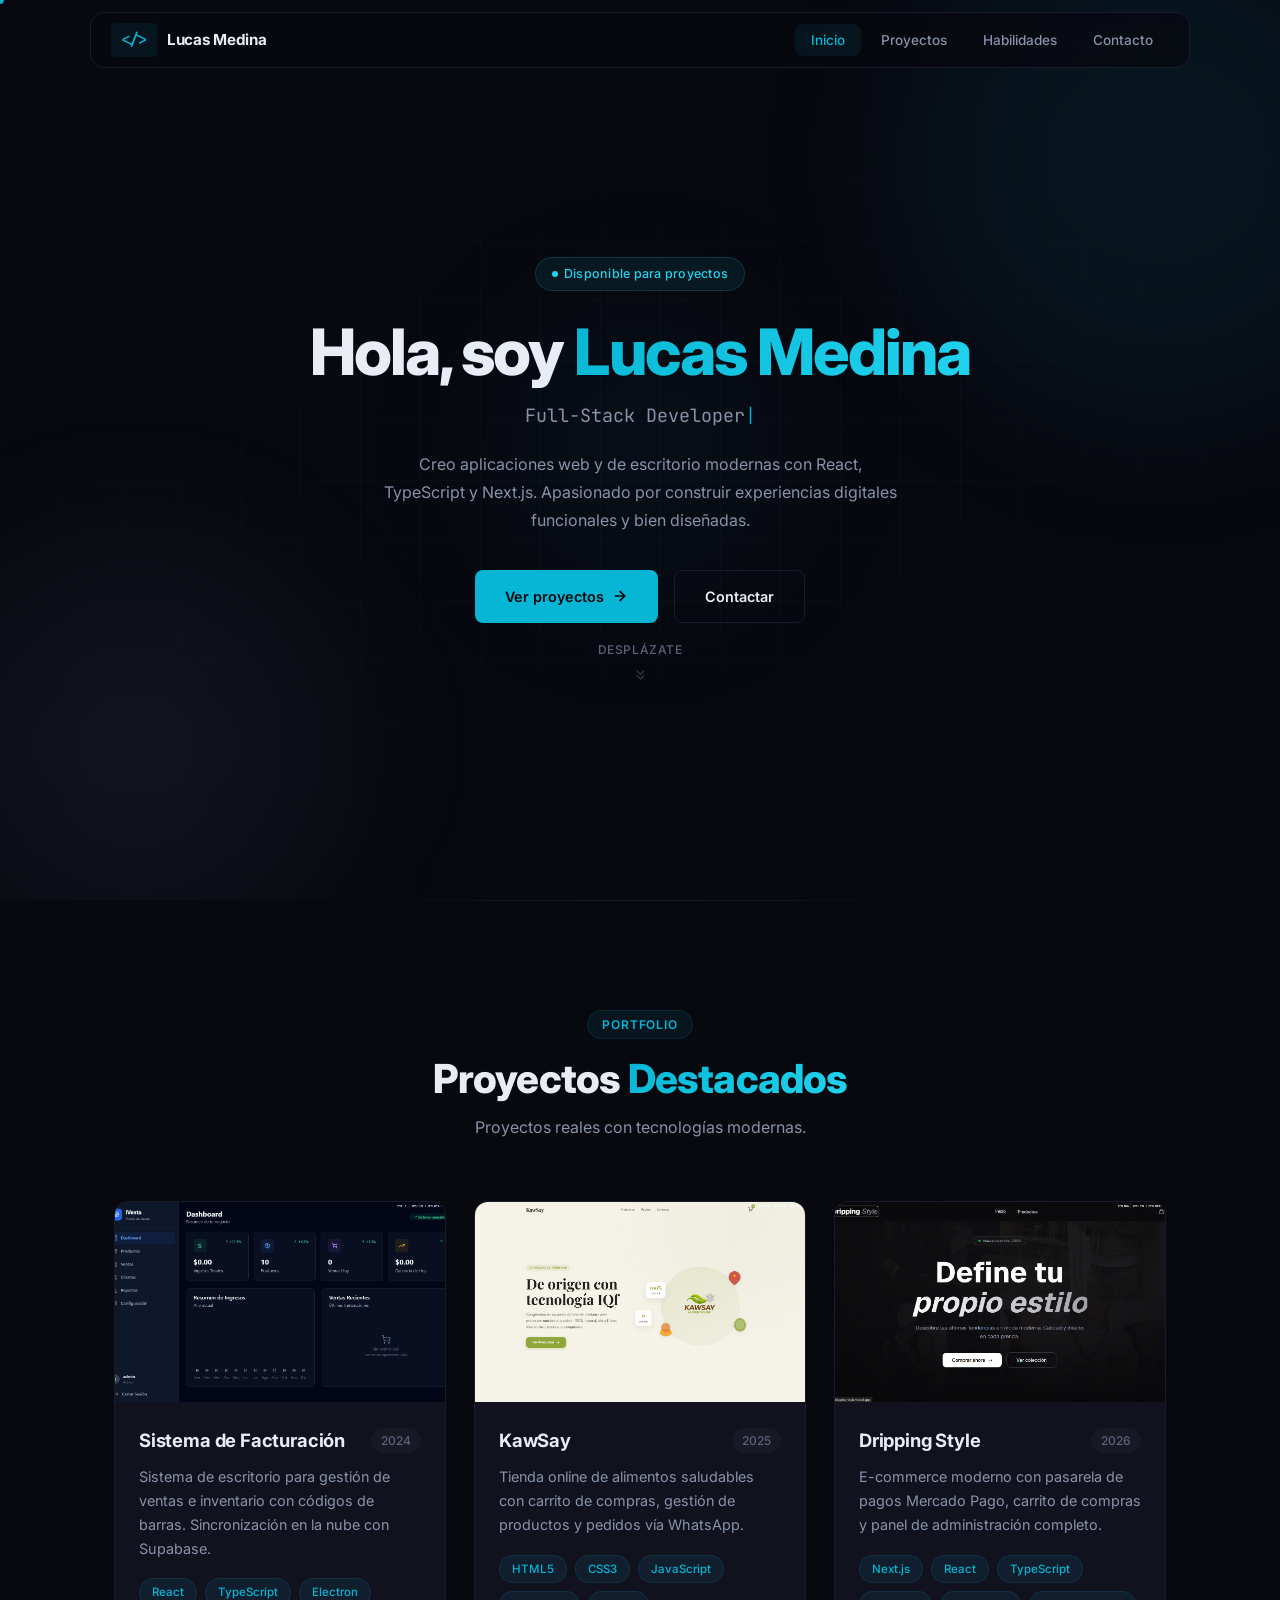
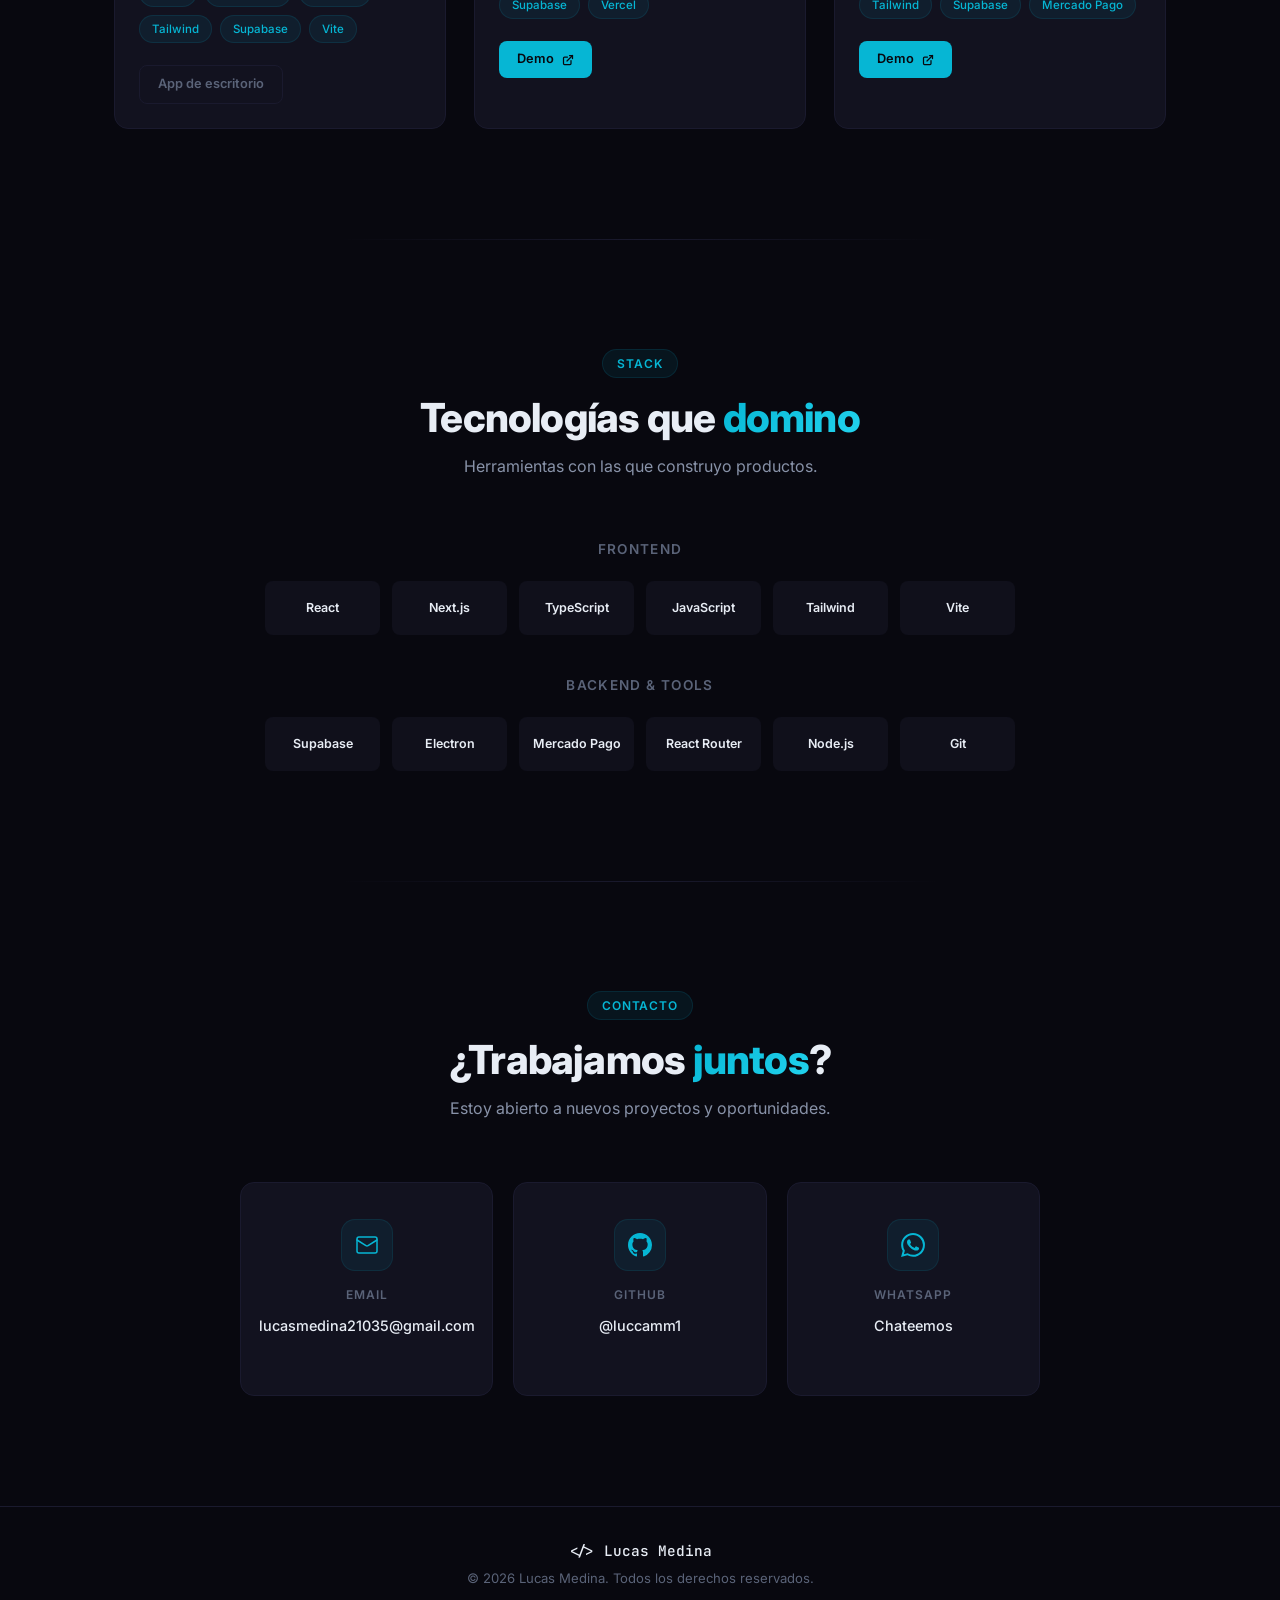
==== index.html @ 257a69b9 "Update project years: Sistema Facturacion 2024, Dripping Style 2026" ====
<!DOCTYPE html>
<html lang="es">
<head>
  <meta charset="UTF-8">
  <meta name="viewport" content="width=device-width, initial-scale=1.0">
  <title>Lucas Medina | Full-Stack Developer</title>
  <meta name="description" content="Portfolio de Lucas Medina, desarrollador full-stack especializado en React, TypeScript, Next.js y Supabase.">
  <link rel="preconnect" href="https://fonts.googleapis.com">
  <link rel="preconnect" href="https://fonts.gstatic.com" crossorigin>
  <link href="https://fonts.googleapis.com/css2?family=Inter:wght@400;500;600;700;800;900&family=JetBrains+Mono:wght@400;500&display=swap" rel="stylesheet">
  <link rel="stylesheet" href="css/styles.css">
</head>
<body>
  <div class="cursor" id="cursor"></div>

  <nav class="navbar">
    <div class="container nav-container">
      <a href="#inicio" class="nav-logo">
        <span class="logo-mark">&lt;/&gt;</span>
        <span class="logo-text">Lucas Medina</span>
      </a>
      <button class="nav-toggle" aria-label="Abrir menú">
        <span></span><span></span><span></span>
      </button>
      <ul class="nav-menu">
        <li><a href="#inicio" class="nav-link active">Inicio</a></li>
        <li><a href="#proyectos" class="nav-link">Proyectos</a></li>
        <li><a href="#habilidades" class="nav-link">Habilidades</a></li>
        <li><a href="#contacto" class="nav-link">Contacto</a></li>
      </ul>
    </div>
  </nav>

  <header id="inicio" class="hero">
    <div class="hero-bg">
      <div class="orb orb-1"></div>
      <div class="orb orb-2"></div>
      <div class="orb orb-3"></div>
      <div class="grid-bg"></div>
    </div>
    <div class="container hero-content">
      <div class="hero-badge">Disponible para proyectos</div>
      <h1 class="hero-title">
        Hola, soy <span class="gradient-text">Lucas Medina</span>
      </h1>
      <p class="hero-subtitle">
        <span class="typing-text"></span><span class="typing-cursor">|</span>
      </p>
      <p class="hero-description">
        Creo aplicaciones web y de escritorio modernas con React, TypeScript y Next.js.
        Apasionado por construir experiencias digitales funcionales y bien diseñadas.
      </p>
      <div class="hero-actions">
        <a href="#proyectos" class="btn btn-primary">
          Ver proyectos
          <svg width="16" height="16" viewBox="0 0 24 24" fill="none" stroke="currentColor" stroke-width="2.5" stroke-linecap="round" stroke-linejoin="round">
            <path d="M5 12h14"/><path d="m12 5 7 7-7 7"/>
          </svg>
        </a>
        <a href="#contacto" class="btn btn-outline">Contactar</a>
      </div>
      <div class="hero-scroll">
        <span>Desplázate</span>
        <svg width="16" height="16" viewBox="0 0 24 24" fill="none" stroke="currentColor" stroke-width="2" stroke-linecap="round" stroke-linejoin="round">
          <path d="M7 13l5 5 5-5"/><path d="M7 6l5 5 5-5"/>
        </svg>
      </div>
    </div>
  </header>

  <section id="proyectos" class="section">
    <div class="container">
      <div class="section-header">
        <span class="section-tag">Portfolio</span>
        <h2 class="section-title">Proyectos <span class="gradient-text">Destacados</span></h2>
        <p class="section-desc">Proyectos reales con tecnologías modernas.</p>
      </div>
      <div class="projects-grid">
        <article class="project-card">
          <div class="project-image">
            <img src="assets/sistema-facturacion.png" alt="Sistema de Facturación">
          </div>
          <div class="project-body">
            <div class="project-header">
              <h3 class="project-title">Sistema de Facturación</h3>
              <span class="project-year">2024</span>
            </div>
            <p class="project-desc">
              Sistema de escritorio para gestión de ventas e inventario con códigos de barras. Sincronización en la nube con Supabase.
            </p>
            <div class="project-tech">
              <span class="tech-badge">React</span>
              <span class="tech-badge">TypeScript</span>
              <span class="tech-badge">Electron</span>
              <span class="tech-badge">Tailwind</span>
              <span class="tech-badge">Supabase</span>
              <span class="tech-badge">Vite</span>
            </div>
            <div class="project-links">
              <span class="btn btn-sm btn-disabled">App de escritorio</span>
            </div>
          </div>
        </article>

        <article class="project-card">
          <div class="project-image">
            <img src="assets/kawsay.png" alt="KawSay">
          </div>
          <div class="project-body">
            <div class="project-header">
              <h3 class="project-title">KawSay</h3>
              <span class="project-year">2025</span>
            </div>
            <p class="project-desc">
              Tienda online de alimentos saludables con carrito de compras, gestión de productos y pedidos vía WhatsApp.
            </p>
            <div class="project-tech">
              <span class="tech-badge">HTML5</span>
              <span class="tech-badge">CSS3</span>
              <span class="tech-badge">JavaScript</span>
              <span class="tech-badge">Supabase</span>
              <span class="tech-badge">Vercel</span>
            </div>
            <div class="project-links">
              <a href="https://kawsayweb.vercel.app" target="_blank" rel="noopener noreferrer" class="btn btn-sm btn-primary">
                Demo
                <svg width="12" height="12" viewBox="0 0 24 24" fill="none" stroke="currentColor" stroke-width="2.5" stroke-linecap="round" stroke-linejoin="round">
                  <path d="M18 13v6a2 2 0 0 1-2 2H5a2 2 0 0 1-2-2V8a2 2 0 0 1 2-2h6"/><polyline points="15 3 21 3 21 9"/><line x1="10" y1="14" x2="21" y2="3"/>
                </svg>
              </a>
            </div>
          </div>
        </article>

        <article class="project-card">
          <div class="project-image">
            <img src="assets/dripping-style.png" alt="Dripping Style">
          </div>
          <div class="project-body">
            <div class="project-header">
              <h3 class="project-title">Dripping Style</h3>
              <span class="project-year">2026</span>
            </div>
            <p class="project-desc">
              E-commerce moderno con pasarela de pagos Mercado Pago, carrito de compras y panel de administración completo.
            </p>
            <div class="project-tech">
              <span class="tech-badge">Next.js</span>
              <span class="tech-badge">React</span>
              <span class="tech-badge">TypeScript</span>
              <span class="tech-badge">Tailwind</span>
              <span class="tech-badge">Supabase</span>
              <span class="tech-badge">Mercado Pago</span>
            </div>
            <div class="project-links">
              <a href="https://dripping-style.vercel.app" target="_blank" rel="noopener noreferrer" class="btn btn-sm btn-primary">
                Demo
                <svg width="12" height="12" viewBox="0 0 24 24" fill="none" stroke="currentColor" stroke-width="2.5" stroke-linecap="round" stroke-linejoin="round">
                  <path d="M18 13v6a2 2 0 0 1-2 2H5a2 2 0 0 1-2-2V8a2 2 0 0 1 2-2h6"/><polyline points="15 3 21 3 21 9"/><line x1="10" y1="14" x2="21" y2="3"/>
                </svg>
              </a>
            </div>
          </div>
        </article>
      </div>
    </div>
  </section>

  <section id="habilidades" class="section">
    <div class="container">
      <div class="section-header">
        <span class="section-tag">Stack</span>
        <h2 class="section-title">Tecnologías que <span class="gradient-text">domino</span></h2>
        <p class="section-desc">Herramientas con las que construyo productos.</p>
      </div>
      <div class="skills-categories">
        <div class="skills-category">
          <h3 class="skills-cat-title">Frontend</h3>
          <div class="skills-grid">
            <div class="skill-item" data-color="#61dafb"><span class="skill-icon">React</span></div>
            <div class="skill-item" data-color="#000000"><span class="skill-icon">Next.js</span></div>
            <div class="skill-item" data-color="#3178c6"><span class="skill-icon">TypeScript</span></div>
            <div class="skill-item" data-color="#f7df1e"><span class="skill-icon">JavaScript</span></div>
            <div class="skill-item" data-color="#06b6d4"><span class="skill-icon">Tailwind</span></div>
            <div class="skill-item" data-color="#646cff"><span class="skill-icon">Vite</span></div>
          </div>
        </div>
        <div class="skills-category">
          <h3 class="skills-cat-title">Backend & Tools</h3>
          <div class="skills-grid">
            <div class="skill-item" data-color="#3ecf8e"><span class="skill-icon">Supabase</span></div>
            <div class="skill-item" data-color="#47848f"><span class="skill-icon">Electron</span></div>
            <div class="skill-item" data-color="#f59e0b"><span class="skill-icon">Mercado Pago</span></div>
            <div class="skill-item" data-color="#ca4245"><span class="skill-icon">React Router</span></div>
            <div class="skill-item" data-color="#339933"><span class="skill-icon">Node.js</span></div>
            <div class="skill-item" data-color="#f05032"><span class="skill-icon">Git</span></div>
          </div>
        </div>
      </div>
    </div>
  </section>

  <section id="contacto" class="section">
    <div class="container">
      <div class="section-header">
        <span class="section-tag">Contacto</span>
        <h2 class="section-title">¿Trabajamos <span class="gradient-text">juntos</span>?</h2>
        <p class="section-desc">Estoy abierto a nuevos proyectos y oportunidades.</p>
      </div>
      <div class="contact-grid">
        <a href="mailto:lucasmedina21035@gmail.com" class="contact-card">
          <div class="contact-icon-wrap">
            <svg class="contact-icon" viewBox="0 0 24 24" fill="none" stroke="currentColor" stroke-width="1.5" stroke-linecap="round" stroke-linejoin="round">
              <rect x="2" y="4" width="20" height="16" rx="2"/><path d="m22 7-8.97 5.7a1.94 1.94 0 0 1-2.06 0L2 7"/>
            </svg>
          </div>
          <span class="contact-label">Email</span>
          <span class="contact-value">lucasmedina21035@gmail.com</span>
          <span class="contact-action">Enviar mensaje &rarr;</span>
        </a>
        <a href="https://github.com/luccamm1" target="_blank" rel="noopener noreferrer" class="contact-card">
          <div class="contact-icon-wrap">
            <svg class="contact-icon" viewBox="0 0 24 24" fill="currentColor">
              <path d="M12 0C5.37 0 0 5.37 0 12c0 5.31 3.435 9.795 8.205 11.385.6.105.825-.255.825-.57 0-.285-.015-1.23-.015-2.235-3.015.555-3.795-.735-4.035-1.41-.135-.345-.72-1.41-1.23-1.695-.42-.225-1.02-.78-.015-.795.945-.015 1.62.87 1.845 1.23 1.08 1.815 2.805 1.305 3.495.99.105-.78.42-1.305.765-1.605-2.67-.3-5.46-1.335-5.46-5.925 0-1.305.465-2.385 1.23-3.225-.12-.3-.54-1.53.12-3.18 0 0 1.005-.315 3.3 1.23.96-.27 1.98-.405 3-.405s2.04.135 3 .405c2.295-1.56 3.3-1.23 3.3-1.23.66 1.65.24 2.88.12 3.18.765.84 1.23 1.905 1.23 3.225 0 4.605-2.805 5.625-5.475 5.925.435.375.81 1.095.81 2.22 0 1.605-.015 2.895-.015 3.3 0 .315.225.69.825.57A12.02 12.02 0 0 0 24 12c0-6.63-5.37-12-12-12z"/>
            </svg>
          </div>
          <span class="contact-label">GitHub</span>
          <span class="contact-value">@luccamm1</span>
          <span class="contact-action">Ver repositorios &rarr;</span>
        </a>
        <a href="https://wa.me/543816488648" target="_blank" rel="noopener noreferrer" class="contact-card">
          <div class="contact-icon-wrap">
            <svg class="contact-icon" viewBox="0 0 24 24" fill="currentColor">
              <path d="M17.472 14.382c-.297-.149-1.758-.867-2.03-.967-.273-.099-.471-.148-.67.15-.197.297-.767.966-.94 1.164-.173.199-.347.223-.644.075-.297-.15-1.255-.463-2.39-1.475-.883-.788-1.48-1.761-1.653-2.059-.173-.297-.018-.458.13-.606.134-.133.298-.347.446-.52.149-.174.198-.298.298-.497.099-.198.05-.371-.025-.52-.075-.149-.669-1.612-.916-2.207-.242-.579-.487-.5-.669-.51-.173-.008-.371-.01-.57-.01-.198 0-.52.074-.792.372-.272.297-1.04 1.016-1.04 2.479 0 1.462 1.065 2.875 1.213 3.074.149.198 2.096 3.2 5.077 4.487.709.306 1.262.489 1.694.625.712.227 1.36.195 1.871.118.571-.085 1.758-.719 2.006-1.413.248-.694.248-1.289.173-1.413-.074-.124-.272-.198-.57-.347m-5.421 7.403h-.004a9.87 9.87 0 01-5.031-1.378l-.361-.214-3.741.982.998-3.648-.235-.374a9.86 9.86 0 01-1.51-5.26c.001-5.45 4.436-9.884 9.888-9.884 2.64 0 5.122 1.03 6.988 2.898a9.825 9.825 0 012.893 6.994c-.003 5.45-4.437 9.884-9.885 9.884m8.413-18.297A11.815 11.815 0 0012.05 0C5.495 0 .16 5.335.157 11.892c0 2.096.547 4.142 1.588 5.945L.057 24l6.305-1.654a11.882 11.882 0 005.683 1.448h.005c6.554 0 11.89-5.335 11.893-11.893a11.821 11.821 0 00-3.48-8.413z"/>
            </svg>
          </div>
          <span class="contact-label">WhatsApp</span>
          <span class="contact-value">Chateemos</span>
          <span class="contact-action">Escribirme &rarr;</span>
        </a>
      </div>
    </div>
  </section>

  <footer class="footer">
    <div class="container footer-content">
      <div class="footer-logo">&lt;/&gt; Lucas Medina</div>
      <p>&copy; 2026 Lucas Medina. Todos los derechos reservados.</p>
    </div>
  </footer>

  <script src="js/main.js"></script>
</body>
</html>
---- css/styles.css ----
*,
*::before,
*::after {
  margin: 0;
  padding: 0;
  box-sizing: border-box;
}

:root {
  --bg-primary: #08080f;
  --bg-secondary: #0d0d18;
  --bg-card: #12121f;
  --bg-card-hover: #18182a;
  --text-primary: #e8edf5;
  --text-secondary: #8892a8;
  --text-muted: #5a6378;
  --accent: #06b6d4;
  --accent-dim: rgba(6, 182, 212, 0.08);
  --accent-glow: rgba(6, 182, 212, 0.2);
  --accent-gradient: linear-gradient(135deg, #06b6d4, #a5b4fc);
  --accent-gradient-2: linear-gradient(135deg, #06b6d4, #22d3ee, #a5b4fc);
  --border: #1a1a2e;
  --radius: 14px;
  --radius-sm: 8px;
  --radius-full: 9999px;
  --max-width: 1100px;
  --font: 'Inter', -apple-system, BlinkMacSystemFont, 'Segoe UI', sans-serif;
  --font-mono: 'JetBrains Mono', 'Fira Code', monospace;
  --shadow-card: 0 8px 32px rgba(0, 0, 0, 0.3);
  --transition: 0.3s cubic-bezier(0.4, 0, 0.2, 1);
}

html {
  scroll-behavior: smooth;
  scroll-padding-top: 72px;
}

body {
  font-family: var(--font);
  background: var(--bg-primary);
  color: var(--text-primary);
  line-height: 1.6;
  -webkit-font-smoothing: antialiased;
  overflow-x: hidden;
}

a { color: inherit; text-decoration: none; }
img { max-width: 100%; display: block; }

::selection {
  background: var(--accent);
  color: #08080f;
}

::-webkit-scrollbar { width: 6px; }
::-webkit-scrollbar-track { background: var(--bg-primary); }
::-webkit-scrollbar-thumb { background: var(--border); border-radius: 3px; }
::-webkit-scrollbar-thumb:hover { background: var(--text-muted); }

.container {
  width: 100%;
  max-width: var(--max-width);
  margin: 0 auto;
  padding: 0 24px;
}

/* --- Custom Cursor --- */
.cursor {
  width: 8px;
  height: 8px;
  background: var(--accent);
  border-radius: 50%;
  position: fixed;
  pointer-events: none;
  z-index: 9999;
  transform: translate(-50%, -50%);
  transition: width 0.2s, height 0.2s, opacity 0.2s;
  mix-blend-mode: difference;
}

/* --- Navbar --- */
.navbar {
  position: fixed;
  top: 12px;
  left: 50%;
  transform: translateX(-50%);
  z-index: 1000;
  width: calc(100% - 48px);
  max-width: var(--max-width);
  background: rgba(8, 8, 15, 0.7);
  backdrop-filter: blur(20px);
  -webkit-backdrop-filter: blur(20px);
  border: 1px solid var(--border);
  border-radius: var(--radius);
  height: 56px;
  transition: var(--transition);
}

.navbar.scrolled {
  top: 0;
  border-radius: 0;
  border-left: none;
  border-right: none;
  border-top: none;
  width: 100%;
  max-width: 100%;
  background: rgba(8, 8, 15, 0.9);
}

.nav-container {
  display: flex;
  align-items: center;
  justify-content: space-between;
  height: 100%;
  padding: 0 20px;
}

.nav-logo {
  display: flex;
  align-items: center;
  gap: 10px;
}

.logo-mark {
  font-family: var(--font-mono);
  font-size: 1rem;
  font-weight: 500;
  color: var(--accent);
  background: var(--accent-dim);
  padding: 4px 8px;
  border-radius: 4px;
}

.logo-text {
  font-size: 0.95rem;
  font-weight: 700;
  letter-spacing: -0.02em;
}

.nav-menu {
  display: flex;
  list-style: none;
  gap: 4px;
}

.nav-link {
  font-size: 0.85rem;
  font-weight: 500;
  color: var(--text-secondary);
  padding: 8px 16px;
  border-radius: var(--radius-sm);
  transition: all var(--transition);
  position: relative;
}

.nav-link:hover {
  color: var(--text-primary);
  background: rgba(255, 255, 255, 0.04);
}

.nav-link.active {
  color: var(--accent);
  background: var(--accent-dim);
}

.nav-toggle {
  display: none;
  flex-direction: column;
  gap: 5px;
  background: none;
  border: none;
  cursor: pointer;
  padding: 4px;
}

.nav-toggle span {
  display: block;
  width: 22px;
  height: 2px;
  background: var(--text-primary);
  border-radius: 2px;
  transition: all 0.3s;
}

.nav-toggle.active span:nth-child(1) {
  transform: rotate(45deg) translate(5px, 5px);
}

.nav-toggle.active span:nth-child(2) {
  opacity: 0;
}

.nav-toggle.active span:nth-child(3) {
  transform: rotate(-45deg) translate(5px, -5px);
}

/* --- Hero --- */
.hero {
  min-height: 100vh;
  display: flex;
  align-items: center;
  justify-content: center;
  position: relative;
  overflow: hidden;
}

.hero-bg {
  position: absolute;
  inset: 0;
  overflow: hidden;
}

.orb {
  position: absolute;
  border-radius: 50%;
  filter: blur(80px);
  pointer-events: none;
}

.orb-1 {
  width: 500px;
  height: 500px;
  background: rgba(6, 182, 212, 0.08);
  top: -10%;
  right: -10%;
  animation: orbFloat 20s ease-in-out infinite;
}

.orb-2 {
  width: 400px;
  height: 400px;
  background: rgba(165, 180, 252, 0.06);
  bottom: -5%;
  left: -5%;
  animation: orbFloat 25s ease-in-out infinite reverse;
}

.orb-3 {
  width: 300px;
  height: 300px;
  background: rgba(6, 182, 212, 0.04);
  top: 50%;
  left: 50%;
  transform: translate(-50%, -50%);
  animation: orbFloat 30s ease-in-out infinite;
}

.grid-bg {
  position: absolute;
  inset: 0;
  background-image:
    linear-gradient(rgba(255, 255, 255, 0.02) 1px, transparent 1px),
    linear-gradient(90deg, rgba(255, 255, 255, 0.02) 1px, transparent 1px);
  background-size: 60px 60px;
  mask-image: radial-gradient(ellipse 80% 60% at 50% 50%, black 30%, transparent 70%);
  -webkit-mask-image: radial-gradient(ellipse 80% 60% at 50% 50%, black 30%, transparent 70%);
}

@keyframes orbFloat {
  0%, 100% { transform: translate(0, 0) scale(1); }
  25% { transform: translate(30px, -40px) scale(1.05); }
  50% { transform: translate(-20px, 20px) scale(0.95); }
  75% { transform: translate(40px, 30px) scale(1.02); }
}

.hero-content {
  text-align: center;
  position: relative;
  z-index: 1;
  padding-top: 80px;
  padding-bottom: 100px;
}

.hero-badge {
  display: inline-flex;
  align-items: center;
  gap: 6px;
  padding: 6px 16px;
  background: rgba(34, 211, 238, 0.08);
  border: 1px solid rgba(34, 211, 238, 0.15);
  border-radius: var(--radius-full);
  font-size: 0.78rem;
  font-weight: 500;
  color: #22d3ee;
  margin-bottom: 24px;
  letter-spacing: 0.02em;
}

.hero-badge::before {
  content: '';
  width: 6px;
  height: 6px;
  border-radius: 50%;
  background: #22d3ee;
  animation: pulse-dot 2s ease-in-out infinite;
}

@keyframes pulse-dot {
  0%, 100% { opacity: 1; }
  50% { opacity: 0.3; }
}

.hero-title {
  font-size: clamp(2.2rem, 6vw, 4rem);
  font-weight: 800;
  letter-spacing: -0.03em;
  margin-bottom: 12px;
  line-height: 1.15;
}

.gradient-text {
  background: var(--accent-gradient-2);
  -webkit-background-clip: text;
  background-clip: text;
  color: transparent;
  background-size: 200% 200%;
  animation: gradientShift 4s ease-in-out infinite;
}

@keyframes gradientShift {
  0%, 100% { background-position: 0% 50%; }
  50% { background-position: 100% 50%; }
}

.hero-subtitle {
  font-family: var(--font-mono);
  font-size: clamp(0.95rem, 2vw, 1.15rem);
  color: var(--text-secondary);
  margin-bottom: 20px;
  min-height: 1.6em;
}

.typing-cursor {
  color: var(--accent);
  animation: blink 0.8s step-end infinite;
  font-weight: 300;
}

@keyframes blink {
  0%, 100% { opacity: 1; }
  50% { opacity: 0; }
}

.hero-description {
  max-width: 520px;
  margin: 0 auto 36px;
  color: var(--text-secondary);
  font-size: 1rem;
  line-height: 1.75;
}

.hero-actions {
  display: flex;
  gap: 16px;
  justify-content: center;
  flex-wrap: wrap;
}

.hero-scroll {
  position: absolute;
  bottom: 40px;
  left: 50%;
  transform: translateX(-50%);
  display: flex;
  flex-direction: column;
  align-items: center;
  gap: 8px;
  color: var(--text-muted);
  font-size: 0.75rem;
  font-weight: 500;
  letter-spacing: 0.05em;
  text-transform: uppercase;
  animation: bounce 3s ease-in-out infinite;
}

.hero-scroll svg {
  opacity: 0.5;
}

@keyframes bounce {
  0%, 100% { transform: translateX(-50%) translateY(0); }
  50% { transform: translateX(-50%) translateY(6px); }
}

/* --- Buttons --- */
.btn {
  display: inline-flex;
  align-items: center;
  gap: 8px;
  padding: 14px 30px;
  border-radius: var(--radius-sm);
  font-weight: 600;
  font-size: 0.9rem;
  transition: all var(--transition);
  cursor: pointer;
  border: none;
  font-family: var(--font);
  position: relative;
  overflow: hidden;
}

.btn-primary {
  background: var(--accent);
  color: #08080f;
}

.btn-primary:hover {
  background: #22d3ee;
  box-shadow: 0 0 30px var(--accent-glow);
  transform: translateY(-1px);
}

.btn-primary:active {
  transform: translateY(0);
}

.btn-outline {
  background: transparent;
  color: var(--text-primary);
  border: 1px solid var(--border);
}

.btn-outline:hover {
  border-color: var(--accent);
  color: var(--accent);
  background: var(--accent-dim);
  transform: translateY(-1px);
}

.btn-sm {
  padding: 8px 18px;
  font-size: 0.8rem;
}

.btn-disabled {
  background: var(--bg-card);
  color: var(--text-muted);
  border: 1px solid var(--border);
  cursor: default;
  pointer-events: none;
  font-size: 0.8rem;
  padding: 8px 18px;
  border-radius: var(--radius-sm);
}

/* --- Sections --- */
.section {
  padding: 110px 0;
  position: relative;
}

.section::before {
  content: '';
  position: absolute;
  top: 0;
  left: 50%;
  transform: translateX(-50%);
  width: 80%;
  max-width: 600px;
  height: 1px;
  background: linear-gradient(90deg, transparent, var(--border), transparent);
}

.section-header {
  text-align: center;
  margin-bottom: 60px;
}

.section-tag {
  display: inline-block;
  padding: 4px 14px;
  background: var(--accent-dim);
  border: 1px solid rgba(6, 182, 212, 0.12);
  border-radius: var(--radius-full);
  font-size: 0.75rem;
  font-weight: 600;
  color: var(--accent);
  text-transform: uppercase;
  letter-spacing: 0.08em;
  margin-bottom: 16px;
}

.section-title {
  font-size: clamp(1.8rem, 4vw, 2.5rem);
  font-weight: 800;
  margin-bottom: 12px;
  letter-spacing: -0.02em;
  line-height: 1.2;
}

.section-desc {
  color: var(--text-secondary);
  font-size: 1rem;
}

/* --- Projects --- */
.projects-grid {
  display: grid;
  grid-template-columns: repeat(auto-fit, minmax(320px, 1fr));
  gap: 28px;
}

.project-card {
  background: var(--bg-card);
  border: 1px solid var(--border);
  border-radius: var(--radius);
  overflow: hidden;
  transition: all 0.4s cubic-bezier(0.4, 0, 0.2, 1);
  position: relative;
}

.project-card::before {
  content: '';
  position: absolute;
  inset: 0;
  border-radius: inherit;
  padding: 1px;
  background: linear-gradient(135deg, var(--accent), transparent 40%, transparent 60%, var(--accent));
  -webkit-mask: linear-gradient(#fff 0 0) content-box, linear-gradient(#fff 0 0);
  -webkit-mask-composite: xor;
  mask-composite: exclude;
  opacity: 0;
  transition: opacity 0.4s;
  pointer-events: none;
}

.project-card:hover::before {
  opacity: 1;
}

.project-card:hover {
  transform: translateY(-6px);
  box-shadow:
    0 12px 48px rgba(6, 182, 212, 0.08),
    0 0 0 1px rgba(6, 182, 212, 0.1);
  background: var(--bg-card-hover);
}

.project-image {
  width: 100%;
  height: 200px;
  overflow: hidden;
  background: #0d0d18;
}

.project-image img {
  width: 100%;
  height: 100%;
  object-fit: cover;
  display: block;
  transition: transform 0.4s ease;
}

.project-card:hover .project-image img {
  transform: scale(1.03);
}

.project-image svg {
  width: 100%;
  height: 100%;
  display: block;
}

.project-body {
  padding: 24px;
}

.project-header {
  display: flex;
  align-items: center;
  justify-content: space-between;
  margin-bottom: 10px;
}

.project-title {
  font-size: 1.15rem;
  font-weight: 700;
  letter-spacing: -0.01em;
}

.project-year {
  font-size: 0.75rem;
  font-weight: 500;
  color: var(--text-muted);
  background: rgba(255, 255, 255, 0.03);
  padding: 3px 10px;
  border-radius: var(--radius-full);
}

.project-desc {
  color: var(--text-secondary);
  font-size: 0.9rem;
  line-height: 1.65;
  margin-bottom: 18px;
}

.project-tech {
  display: flex;
  flex-wrap: wrap;
  gap: 8px;
  margin-bottom: 22px;
}

.tech-badge {
  display: inline-block;
  padding: 4px 12px;
  background: var(--accent-dim);
  border: 1px solid rgba(6, 182, 212, 0.12);
  border-radius: var(--radius-full);
  font-size: 0.72rem;
  font-weight: 500;
  color: var(--accent);
  transition: all 0.2s;
}

.project-card:hover .tech-badge {
  border-color: rgba(6, 182, 212, 0.2);
}

.project-links {
  display: flex;
  align-items: center;
  gap: 12px;
  flex-wrap: wrap;
}

/* --- Skills --- */
.skills-categories {
  display: flex;
  flex-direction: column;
  gap: 40px;
  max-width: 750px;
  margin: 0 auto;
}

.skills-category {
  text-align: center;
}

.skills-cat-title {
  font-size: 0.85rem;
  font-weight: 600;
  color: var(--text-muted);
  text-transform: uppercase;
  letter-spacing: 0.1em;
  margin-bottom: 20px;
}

.skills-grid {
  display: grid;
  grid-template-columns: repeat(6, 1fr);
  gap: 12px;
}

.skill-item {
  display: flex;
  align-items: center;
  justify-content: center;
}

.skill-icon {
  display: inline-flex;
  align-items: center;
  justify-content: center;
  width: 100%;
  padding: 16px 8px;
  background: var(--bg-card);
  border: 1px solid var(--border);
  border-radius: var(--radius-sm);
  font-size: 0.78rem;
  font-weight: 600;
  color: var(--text-primary);
  transition: all var(--transition);
  text-align: center;
  position: relative;
  overflow: hidden;
}

.skill-icon::before {
  content: '';
  position: absolute;
  inset: 0;
  opacity: 0;
  transition: opacity 0.3s;
}

.skill-item:hover .skill-icon {
  border-color: var(--accent);
  transform: translateY(-3px);
  box-shadow: 0 6px 20px rgba(0, 0, 0, 0.3);
}

.skill-item:hover .skill-icon::before {
  opacity: 1;
}

.skill-item[data-color] .skill-icon {
  border-color: transparent;
  background: color-mix(in srgb, var(--bg-card) 80%, transparent);
}

.skill-item[data-color]:hover .skill-icon {
  border-color: var(--accent);
  background: var(--bg-card-hover);
  box-shadow: 0 6px 24px rgba(6, 182, 212, 0.1);
}

/* --- Contact --- */
.contact-grid {
  display: grid;
  grid-template-columns: repeat(3, 1fr);
  gap: 20px;
  max-width: 800px;
  margin: 0 auto;
}

.contact-card {
  display: flex;
  flex-direction: column;
  align-items: center;
  gap: 10px;
  padding: 36px 24px 28px;
  background: var(--bg-card);
  border: 1px solid var(--border);
  border-radius: var(--radius);
  transition: all var(--transition);
  text-align: center;
  position: relative;
  overflow: hidden;
}

.contact-card::before {
  content: '';
  position: absolute;
  top: 0;
  left: 50%;
  transform: translateX(-50%);
  width: 60%;
  height: 2px;
  background: var(--accent-gradient);
  opacity: 0;
  transition: opacity 0.3s;
}

.contact-card:hover::before {
  opacity: 1;
}

.contact-card:hover {
  border-color: var(--accent);
  background: var(--bg-card-hover);
  transform: translateY(-5px);
  box-shadow: 0 12px 40px rgba(6, 182, 212, 0.06);
}

.contact-icon-wrap {
  width: 52px;
  height: 52px;
  border-radius: var(--radius);
  background: var(--accent-dim);
  border: 1px solid rgba(6, 182, 212, 0.1);
  display: flex;
  align-items: center;
  justify-content: center;
  transition: all 0.3s;
}

.contact-card:hover .contact-icon-wrap {
  background: rgba(6, 182, 212, 0.15);
  border-color: rgba(6, 182, 212, 0.2);
  transform: scale(1.05);
}

.contact-icon {
  width: 24px;
  height: 24px;
  color: var(--accent);
}

.contact-label {
  font-size: 0.75rem;
  font-weight: 600;
  color: var(--text-muted);
  text-transform: uppercase;
  letter-spacing: 0.08em;
  margin-top: 4px;
}

.contact-value {
  font-size: 0.9rem;
  color: var(--text-primary);
  font-weight: 500;
}

.contact-action {
  font-size: 0.8rem;
  color: var(--accent);
  font-weight: 500;
  opacity: 0;
  transform: translateY(4px);
  transition: all 0.3s;
}

.contact-card:hover .contact-action {
  opacity: 1;
  transform: translateY(0);
}

/* --- Footer --- */
.footer {
  border-top: 1px solid var(--border);
  padding: 32px 0;
}

.footer-content {
  text-align: center;
  color: var(--text-muted);
  font-size: 0.82rem;
  display: flex;
  flex-direction: column;
  gap: 6px;
}

.footer-logo {
  font-family: var(--font-mono);
  color: var(--text-primary);
  font-size: 0.9rem;
  font-weight: 500;
}

/* --- Scroll Reveal --- */
.reveal {
  opacity: 0;
  transform: translateY(30px);
  transition: opacity 0.7s ease, transform 0.7s cubic-bezier(0.4, 0, 0.2, 1);
}

.reveal.visible {
  opacity: 1;
  transform: translateY(0);
}

.reveal-delay-1 { transition-delay: 0.05s; }
.reveal-delay-2 { transition-delay: 0.1s; }
.reveal-delay-3 { transition-delay: 0.15s; }

/* --- Responsive --- */
@media (max-width: 900px) {
  .contact-grid {
    grid-template-columns: 1fr;
    max-width: 400px;
  }
}

@media (max-width: 768px) {
  .nav-menu {
    position: fixed;
    top: 68px;
    left: 12px;
    right: 12px;
    background: rgba(8, 8, 15, 0.97);
    backdrop-filter: blur(20px);
    border: 1px solid var(--border);
    border-radius: var(--radius);
    flex-direction: column;
    align-items: center;
    padding: 20px 0;
    gap: 4px;
    transform: translateY(-120%);
    opacity: 0;
    pointer-events: none;
    transition: all 0.35s cubic-bezier(0.4, 0, 0.2, 1);
  }

  .nav-menu.open {
    transform: translateY(0);
    opacity: 1;
    pointer-events: auto;
  }

  .nav-link {
    width: 90%;
    text-align: center;
    padding: 12px;
  }

  .nav-toggle {
    display: flex;
  }

  .navbar {
    top: 8px;
    width: calc(100% - 20px);
    height: 52px;
  }

  .hero-title {
    font-size: clamp(1.8rem, 8vw, 2.5rem);
  }

  .skills-grid {
    grid-template-columns: repeat(3, 1fr);
  }

  .section {
    padding: 80px 0;
  }

  .section-header {
    margin-bottom: 40px;
  }

  .hero {
    min-height: 90vh;
  }

  .hero-scroll {
    display: none;
  }

  .cursor {
    display: none;
  }

  .projects-grid {
    grid-template-columns: 1fr;
  }

  .contact-card .contact-action {
    opacity: 1;
    transform: translateY(0);
  }
}

@media (max-width: 500px) {
  .skills-grid {
    grid-template-columns: repeat(2, 1fr);
  }

  .container {
    padding: 0 16px;
  }

  .logo-text {
    display: none;
  }
}

/* --- Animations --- */
@keyframes shimmer {
  0% { background-position: -200% center; }
  100% { background-position: 200% center; }
}

@keyframes float {
  0%, 100% { transform: translateY(0); }
  50% { transform: translateY(-6px); }
}
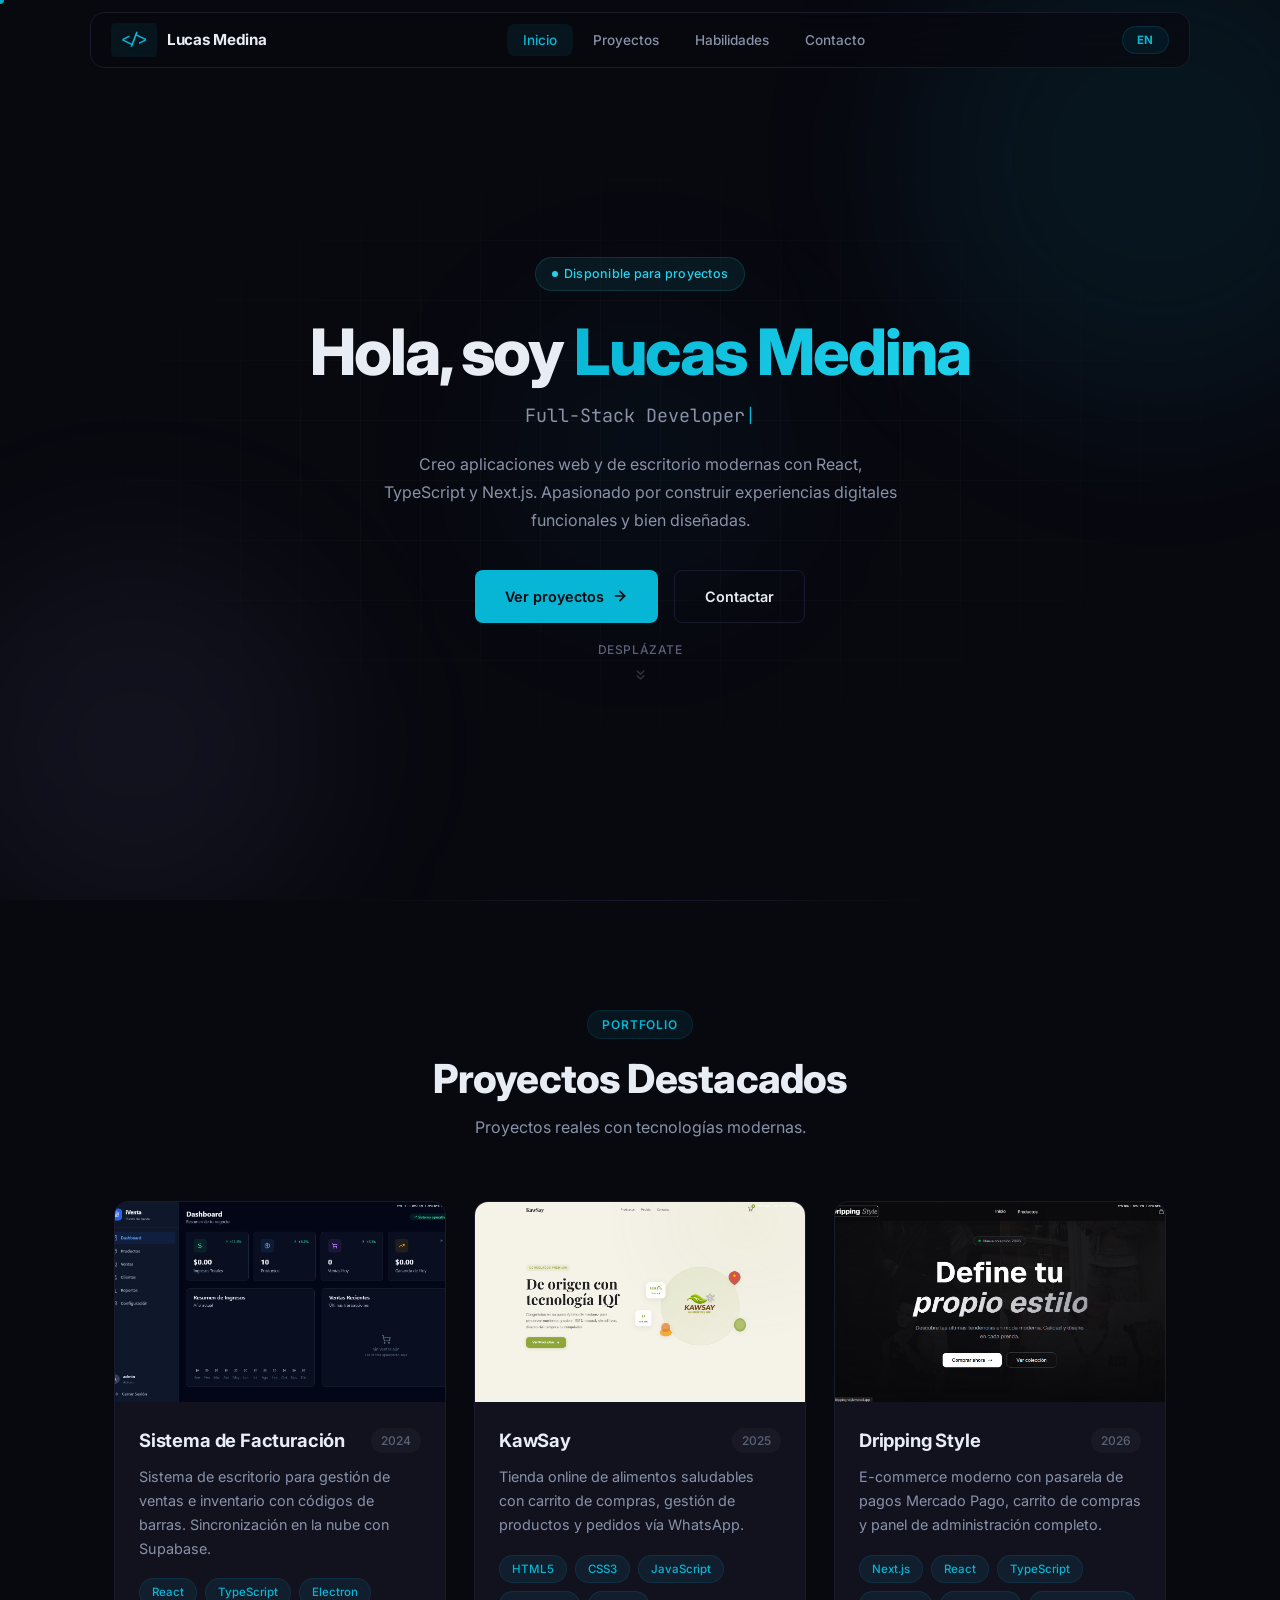
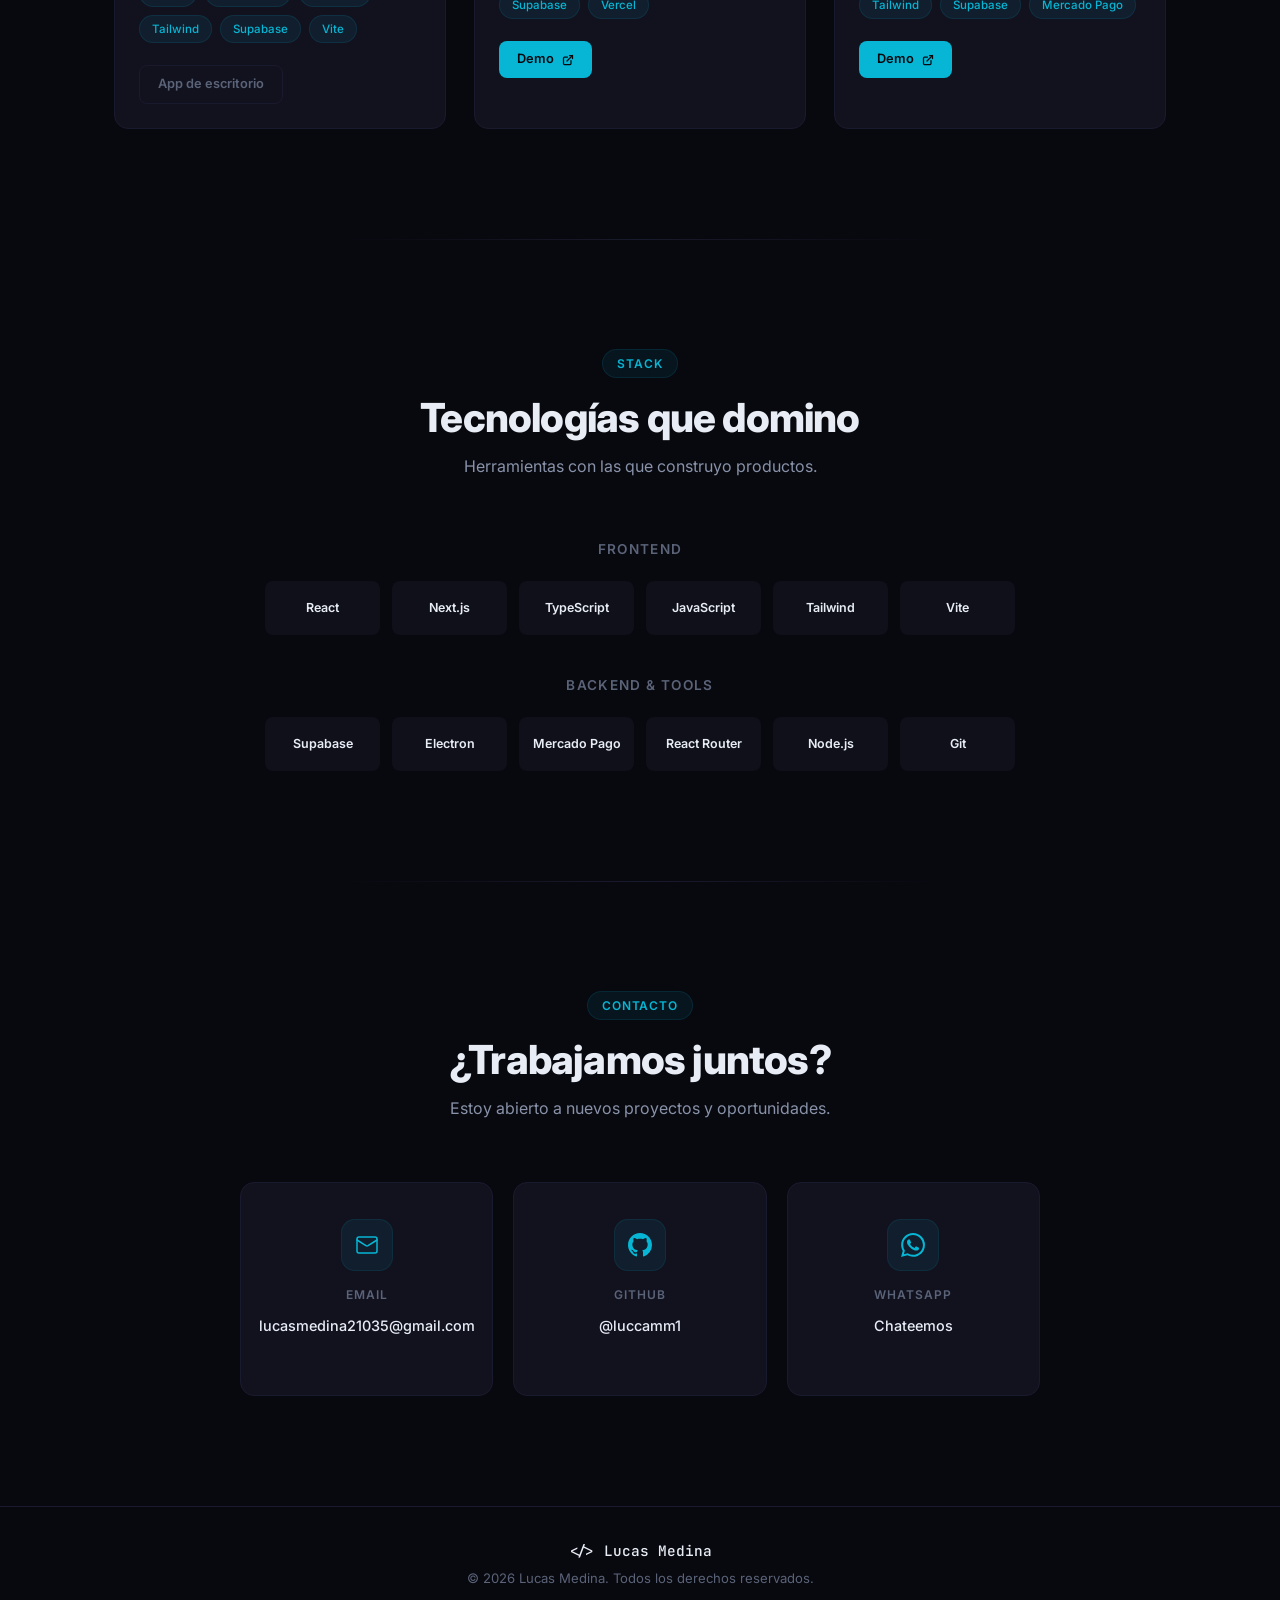
==== commit d410c513: "Add ES/EN language toggle with i18n dictionary" ====
--- a/index.html
+++ b/index.html
@@ -19,15 +19,16 @@
         <span class="logo-mark">&lt;/&gt;</span>
         <span class="logo-text">Lucas Medina</span>
       </a>
-      <button class="nav-toggle" aria-label="Abrir menú">
+      <button class="nav-toggle" data-i18n="nav.menu" aria-label="Abrir menú">
         <span></span><span></span><span></span>
       </button>
       <ul class="nav-menu">
-        <li><a href="#inicio" class="nav-link active">Inicio</a></li>
-        <li><a href="#proyectos" class="nav-link">Proyectos</a></li>
-        <li><a href="#habilidades" class="nav-link">Habilidades</a></li>
-        <li><a href="#contacto" class="nav-link">Contacto</a></li>
+        <li><a href="#inicio" class="nav-link active" data-i18n="nav.home">Inicio</a></li>
+        <li><a href="#proyectos" class="nav-link" data-i18n="nav.projects">Proyectos</a></li>
+        <li><a href="#habilidades" class="nav-link" data-i18n="nav.skills">Habilidades</a></li>
+        <li><a href="#contacto" class="nav-link" data-i18n="nav.contact">Contacto</a></li>
       </ul>
+      <button id="lang-toggle" class="lang-toggle" aria-label="Switch to English">EN</button>
     </div>
   </nav>
 
@@ -39,28 +40,28 @@
       <div class="grid-bg"></div>
     </div>
     <div class="container hero-content">
-      <div class="hero-badge">Disponible para proyectos</div>
+      <div class="hero-badge" data-i18n="hero.badge">Disponible para proyectos</div>
       <h1 class="hero-title">
-        Hola, soy <span class="gradient-text">Lucas Medina</span>
+        <span data-i18n="hero.greeting">Hola, soy</span> <span class="gradient-text">Lucas Medina</span>
       </h1>
       <p class="hero-subtitle">
         <span class="typing-text"></span><span class="typing-cursor">|</span>
       </p>
-      <p class="hero-description">
+      <p class="hero-description" data-i18n="hero.description">
         Creo aplicaciones web y de escritorio modernas con React, TypeScript y Next.js.
         Apasionado por construir experiencias digitales funcionales y bien diseñadas.
       </p>
       <div class="hero-actions">
         <a href="#proyectos" class="btn btn-primary">
-          Ver proyectos
+          <span data-i18n="hero.viewProjects">Ver proyectos</span>
           <svg width="16" height="16" viewBox="0 0 24 24" fill="none" stroke="currentColor" stroke-width="2.5" stroke-linecap="round" stroke-linejoin="round">
             <path d="M5 12h14"/><path d="m12 5 7 7-7 7"/>
           </svg>
         </a>
-        <a href="#contacto" class="btn btn-outline">Contactar</a>
+        <a href="#contacto" class="btn btn-outline"><span data-i18n="hero.contact">Contactar</span></a>
       </div>
       <div class="hero-scroll">
-        <span>Desplázate</span>
+        <span data-i18n="hero.scroll">Desplázate</span>
         <svg width="16" height="16" viewBox="0 0 24 24" fill="none" stroke="currentColor" stroke-width="2" stroke-linecap="round" stroke-linejoin="round">
           <path d="M7 13l5 5 5-5"/><path d="M7 6l5 5 5-5"/>
         </svg>
@@ -71,9 +72,9 @@
   <section id="proyectos" class="section">
     <div class="container">
       <div class="section-header">
-        <span class="section-tag">Portfolio</span>
-        <h2 class="section-title">Proyectos <span class="gradient-text">Destacados</span></h2>
-        <p class="section-desc">Proyectos reales con tecnologías modernas.</p>
+        <span class="section-tag" data-i18n="projects.tag">Portfolio</span>
+        <h2 class="section-title"><span data-i18n="projects.title">Proyectos Destacados</span></h2>
+        <p class="section-desc" data-i18n="projects.desc">Proyectos reales con tecnologías modernas.</p>
       </div>
       <div class="projects-grid">
         <article class="project-card">
@@ -82,10 +83,10 @@
           </div>
           <div class="project-body">
             <div class="project-header">
-              <h3 class="project-title">Sistema de Facturación</h3>
+              <h3 class="project-title" data-i18n="projects.invoicing">Sistema de Facturación</h3>
               <span class="project-year">2024</span>
             </div>
-            <p class="project-desc">
+            <p class="project-desc" data-i18n="projects.invoicingDesc">
               Sistema de escritorio para gestión de ventas e inventario con códigos de barras. Sincronización en la nube con Supabase.
             </p>
             <div class="project-tech">
@@ -97,7 +98,7 @@
               <span class="tech-badge">Vite</span>
             </div>
             <div class="project-links">
-              <span class="btn btn-sm btn-disabled">App de escritorio</span>
+              <span class="btn btn-sm btn-disabled" data-i18n="projects.desktop">App de escritorio</span>
             </div>
           </div>
         </article>
@@ -111,7 +112,7 @@
               <h3 class="project-title">KawSay</h3>
               <span class="project-year">2025</span>
             </div>
-            <p class="project-desc">
+            <p class="project-desc" data-i18n="projects.kawsayDesc">
               Tienda online de alimentos saludables con carrito de compras, gestión de productos y pedidos vía WhatsApp.
             </p>
             <div class="project-tech">
@@ -123,7 +124,7 @@
             </div>
             <div class="project-links">
               <a href="https://kawsayweb.vercel.app" target="_blank" rel="noopener noreferrer" class="btn btn-sm btn-primary">
-                Demo
+                <span data-i18n="projects.demo">Demo</span>
                 <svg width="12" height="12" viewBox="0 0 24 24" fill="none" stroke="currentColor" stroke-width="2.5" stroke-linecap="round" stroke-linejoin="round">
                   <path d="M18 13v6a2 2 0 0 1-2 2H5a2 2 0 0 1-2-2V8a2 2 0 0 1 2-2h6"/><polyline points="15 3 21 3 21 9"/><line x1="10" y1="14" x2="21" y2="3"/>
                 </svg>
@@ -138,10 +139,10 @@
           </div>
           <div class="project-body">
             <div class="project-header">
-              <h3 class="project-title">Dripping Style</h3>
+              <h3 class="project-title" data-i18n="projects.dripping">Dripping Style</h3>
               <span class="project-year">2026</span>
             </div>
-            <p class="project-desc">
+            <p class="project-desc" data-i18n="projects.drippingDesc">
               E-commerce moderno con pasarela de pagos Mercado Pago, carrito de compras y panel de administración completo.
             </p>
             <div class="project-tech">
@@ -154,7 +155,7 @@
             </div>
             <div class="project-links">
               <a href="https://dripping-style.vercel.app" target="_blank" rel="noopener noreferrer" class="btn btn-sm btn-primary">
-                Demo
+                <span data-i18n="projects.demo">Demo</span>
                 <svg width="12" height="12" viewBox="0 0 24 24" fill="none" stroke="currentColor" stroke-width="2.5" stroke-linecap="round" stroke-linejoin="round">
                   <path d="M18 13v6a2 2 0 0 1-2 2H5a2 2 0 0 1-2-2V8a2 2 0 0 1 2-2h6"/><polyline points="15 3 21 3 21 9"/><line x1="10" y1="14" x2="21" y2="3"/>
                 </svg>
@@ -169,13 +170,13 @@
   <section id="habilidades" class="section">
     <div class="container">
       <div class="section-header">
-        <span class="section-tag">Stack</span>
-        <h2 class="section-title">Tecnologías que <span class="gradient-text">domino</span></h2>
-        <p class="section-desc">Herramientas con las que construyo productos.</p>
+        <span class="section-tag" data-i18n="skills.tag">Stack</span>
+        <h2 class="section-title" data-i18n="skills.title">Tecnologías que <span class="gradient-text">domino</span></h2>
+        <p class="section-desc" data-i18n="skills.desc">Herramientas con las que construyo productos.</p>
       </div>
       <div class="skills-categories">
         <div class="skills-category">
-          <h3 class="skills-cat-title">Frontend</h3>
+          <h3 class="skills-cat-title" data-i18n="skills.frontend">Frontend</h3>
           <div class="skills-grid">
             <div class="skill-item" data-color="#61dafb"><span class="skill-icon">React</span></div>
             <div class="skill-item" data-color="#000000"><span class="skill-icon">Next.js</span></div>
@@ -186,7 +187,7 @@
           </div>
         </div>
         <div class="skills-category">
-          <h3 class="skills-cat-title">Backend & Tools</h3>
+          <h3 class="skills-cat-title" data-i18n="skills.backend">Backend & Tools</h3>
           <div class="skills-grid">
             <div class="skill-item" data-color="#3ecf8e"><span class="skill-icon">Supabase</span></div>
             <div class="skill-item" data-color="#47848f"><span class="skill-icon">Electron</span></div>
@@ -203,9 +204,9 @@
   <section id="contacto" class="section">
     <div class="container">
       <div class="section-header">
-        <span class="section-tag">Contacto</span>
-        <h2 class="section-title">¿Trabajamos <span class="gradient-text">juntos</span>?</h2>
-        <p class="section-desc">Estoy abierto a nuevos proyectos y oportunidades.</p>
+        <span class="section-tag" data-i18n="contact.tag">Contacto</span>
+        <h2 class="section-title" data-i18n="contact.title">¿Trabajamos <span class="gradient-text">juntos</span>?</h2>
+        <p class="section-desc" data-i18n="contact.desc">Estoy abierto a nuevos proyectos y oportunidades.</p>
       </div>
       <div class="contact-grid">
         <a href="mailto:lucasmedina21035@gmail.com" class="contact-card">
@@ -214,9 +215,9 @@
               <rect x="2" y="4" width="20" height="16" rx="2"/><path d="m22 7-8.97 5.7a1.94 1.94 0 0 1-2.06 0L2 7"/>
             </svg>
           </div>
-          <span class="contact-label">Email</span>
+          <span class="contact-label" data-i18n="contact.email">Email</span>
           <span class="contact-value">lucasmedina21035@gmail.com</span>
-          <span class="contact-action">Enviar mensaje &rarr;</span>
+          <span class="contact-action" data-i18n="contact.send">Enviar mensaje &rarr;</span>
         </a>
         <a href="https://github.com/luccamm1" target="_blank" rel="noopener noreferrer" class="contact-card">
           <div class="contact-icon-wrap">
@@ -224,9 +225,9 @@
               <path d="M12 0C5.37 0 0 5.37 0 12c0 5.31 3.435 9.795 8.205 11.385.6.105.825-.255.825-.57 0-.285-.015-1.23-.015-2.235-3.015.555-3.795-.735-4.035-1.41-.135-.345-.72-1.41-1.23-1.695-.42-.225-1.02-.78-.015-.795.945-.015 1.62.87 1.845 1.23 1.08 1.815 2.805 1.305 3.495.99.105-.78.42-1.305.765-1.605-2.67-.3-5.46-1.335-5.46-5.925 0-1.305.465-2.385 1.23-3.225-.12-.3-.54-1.53.12-3.18 0 0 1.005-.315 3.3 1.23.96-.27 1.98-.405 3-.405s2.04.135 3 .405c2.295-1.56 3.3-1.23 3.3-1.23.66 1.65.24 2.88.12 3.18.765.84 1.23 1.905 1.23 3.225 0 4.605-2.805 5.625-5.475 5.925.435.375.81 1.095.81 2.22 0 1.605-.015 2.895-.015 3.3 0 .315.225.69.825.57A12.02 12.02 0 0 0 24 12c0-6.63-5.37-12-12-12z"/>
             </svg>
           </div>
-          <span class="contact-label">GitHub</span>
+          <span class="contact-label" data-i18n="contact.github">GitHub</span>
           <span class="contact-value">@luccamm1</span>
-          <span class="contact-action">Ver repositorios &rarr;</span>
+          <span class="contact-action" data-i18n="contact.viewRepos">Ver repositorios &rarr;</span>
         </a>
         <a href="https://wa.me/543816488648" target="_blank" rel="noopener noreferrer" class="contact-card">
           <div class="contact-icon-wrap">
@@ -234,9 +235,9 @@
               <path d="M17.472 14.382c-.297-.149-1.758-.867-2.03-.967-.273-.099-.471-.148-.67.15-.197.297-.767.966-.94 1.164-.173.199-.347.223-.644.075-.297-.15-1.255-.463-2.39-1.475-.883-.788-1.48-1.761-1.653-2.059-.173-.297-.018-.458.13-.606.134-.133.298-.347.446-.52.149-.174.198-.298.298-.497.099-.198.05-.371-.025-.52-.075-.149-.669-1.612-.916-2.207-.242-.579-.487-.5-.669-.51-.173-.008-.371-.01-.57-.01-.198 0-.52.074-.792.372-.272.297-1.04 1.016-1.04 2.479 0 1.462 1.065 2.875 1.213 3.074.149.198 2.096 3.2 5.077 4.487.709.306 1.262.489 1.694.625.712.227 1.36.195 1.871.118.571-.085 1.758-.719 2.006-1.413.248-.694.248-1.289.173-1.413-.074-.124-.272-.198-.57-.347m-5.421 7.403h-.004a9.87 9.87 0 01-5.031-1.378l-.361-.214-3.741.982.998-3.648-.235-.374a9.86 9.86 0 01-1.51-5.26c.001-5.45 4.436-9.884 9.888-9.884 2.64 0 5.122 1.03 6.988 2.898a9.825 9.825 0 012.893 6.994c-.003 5.45-4.437 9.884-9.885 9.884m8.413-18.297A11.815 11.815 0 0012.05 0C5.495 0 .16 5.335.157 11.892c0 2.096.547 4.142 1.588 5.945L.057 24l6.305-1.654a11.882 11.882 0 005.683 1.448h.005c6.554 0 11.89-5.335 11.893-11.893a11.821 11.821 0 00-3.48-8.413z"/>
             </svg>
           </div>
-          <span class="contact-label">WhatsApp</span>
-          <span class="contact-value">Chateemos</span>
-          <span class="contact-action">Escribirme &rarr;</span>
+          <span class="contact-label" data-i18n="contact.whatsapp">WhatsApp</span>
+          <span class="contact-value" data-i18n="contact.chat">Chateemos</span>
+          <span class="contact-action" data-i18n="contact.messageMe">Escribirme &rarr;</span>
         </a>
       </div>
     </div>
@@ -245,10 +246,11 @@
   <footer class="footer">
     <div class="container footer-content">
       <div class="footer-logo">&lt;/&gt; Lucas Medina</div>
-      <p>&copy; 2026 Lucas Medina. Todos los derechos reservados.</p>
+      <p>&copy; 2026 Lucas Medina. <span data-i18n="footer.rights">Todos los derechos reservados.</span></p>
     </div>
   </footer>
 
+  <script src="js/i18n.js"></script>
   <script src="js/main.js"></script>
 </body>
 </html>
--- a/css/styles.css
+++ b/css/styles.css
@@ -194,6 +194,29 @@
   transform: rotate(-45deg) translate(5px, -5px);
 }
 
+.lang-toggle {
+  display: inline-flex;
+  align-items: center;
+  justify-content: center;
+  padding: 6px 14px;
+  background: var(--accent-dim);
+  border: 1px solid rgba(6, 182, 212, 0.15);
+  border-radius: var(--radius-full);
+  font-size: 0.72rem;
+  font-weight: 700;
+  color: var(--accent);
+  cursor: pointer;
+  transition: all var(--transition);
+  letter-spacing: 0.05em;
+  font-family: var(--font);
+}
+
+.lang-toggle:hover {
+  background: rgba(6, 182, 212, 0.15);
+  border-color: rgba(6, 182, 212, 0.3);
+  transform: translateY(-1px);
+}
+
 /* --- Hero --- */
 .hero {
   min-height: 100vh;
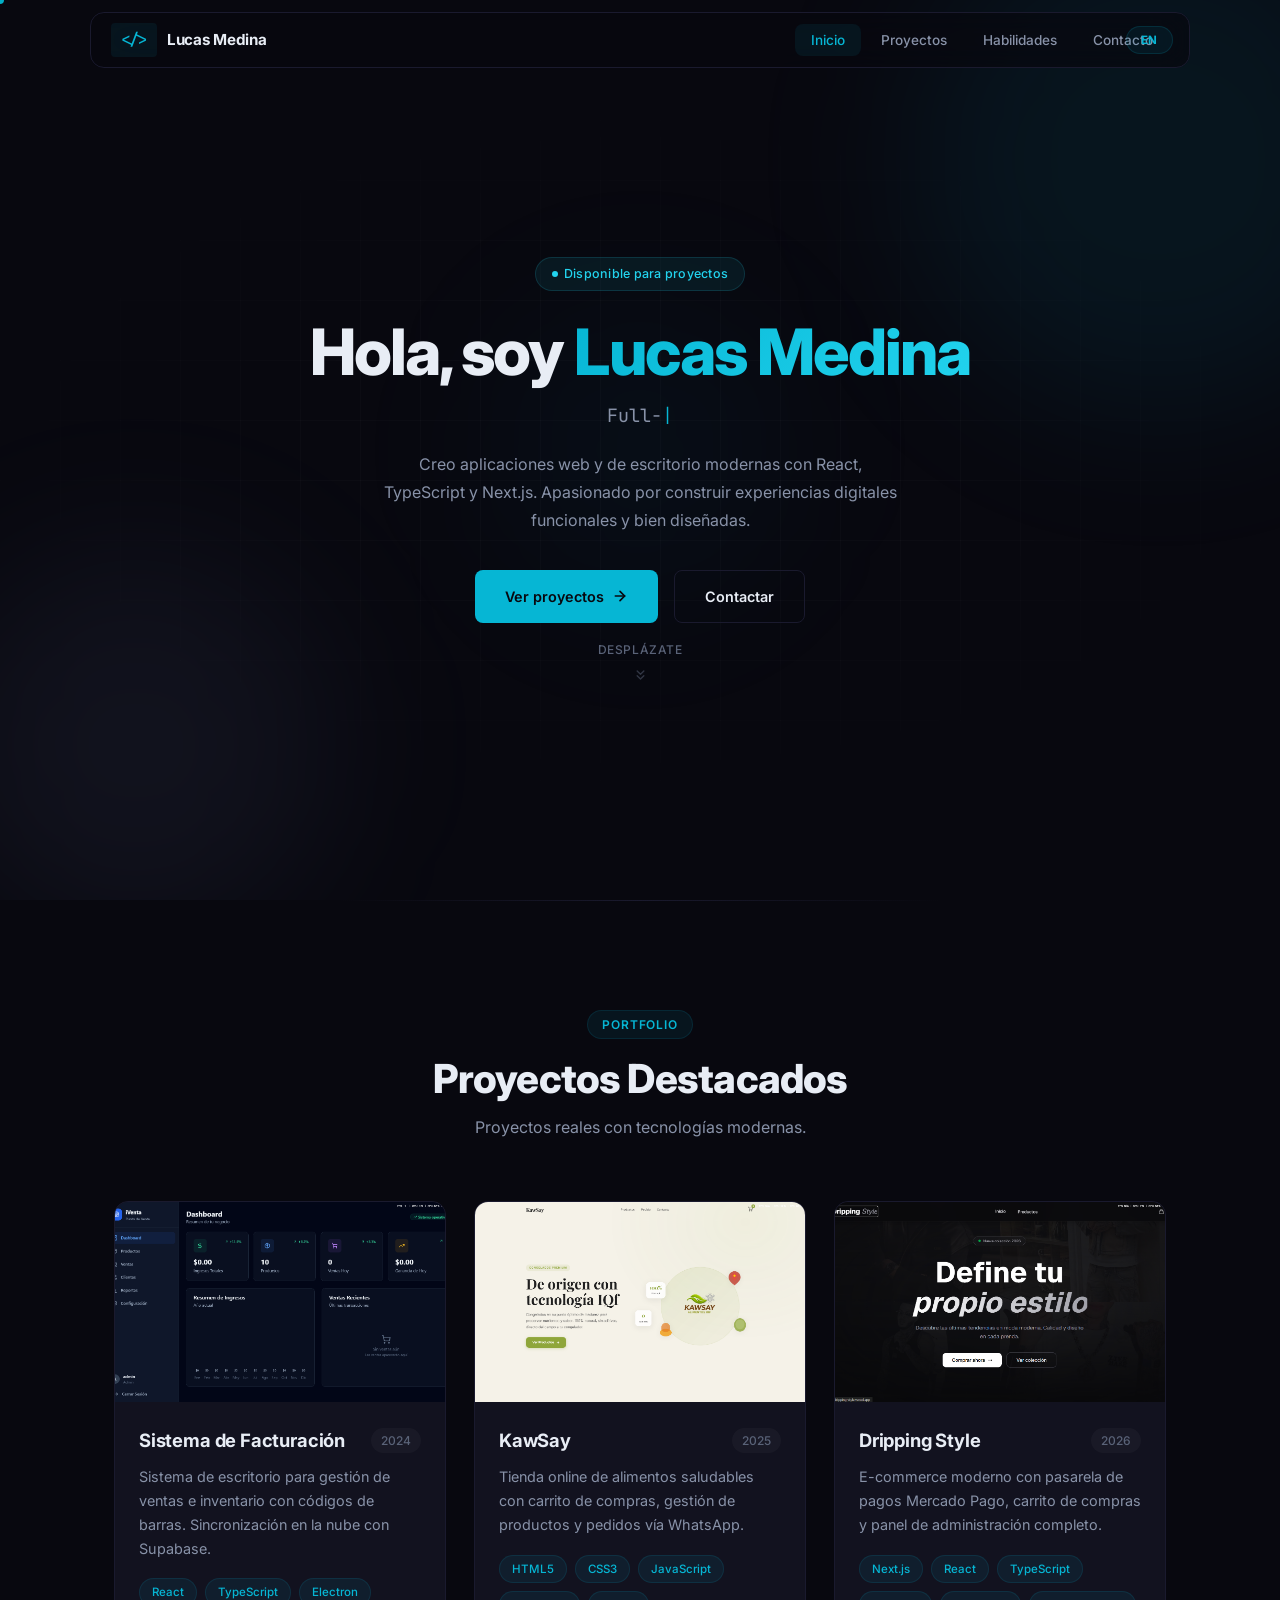
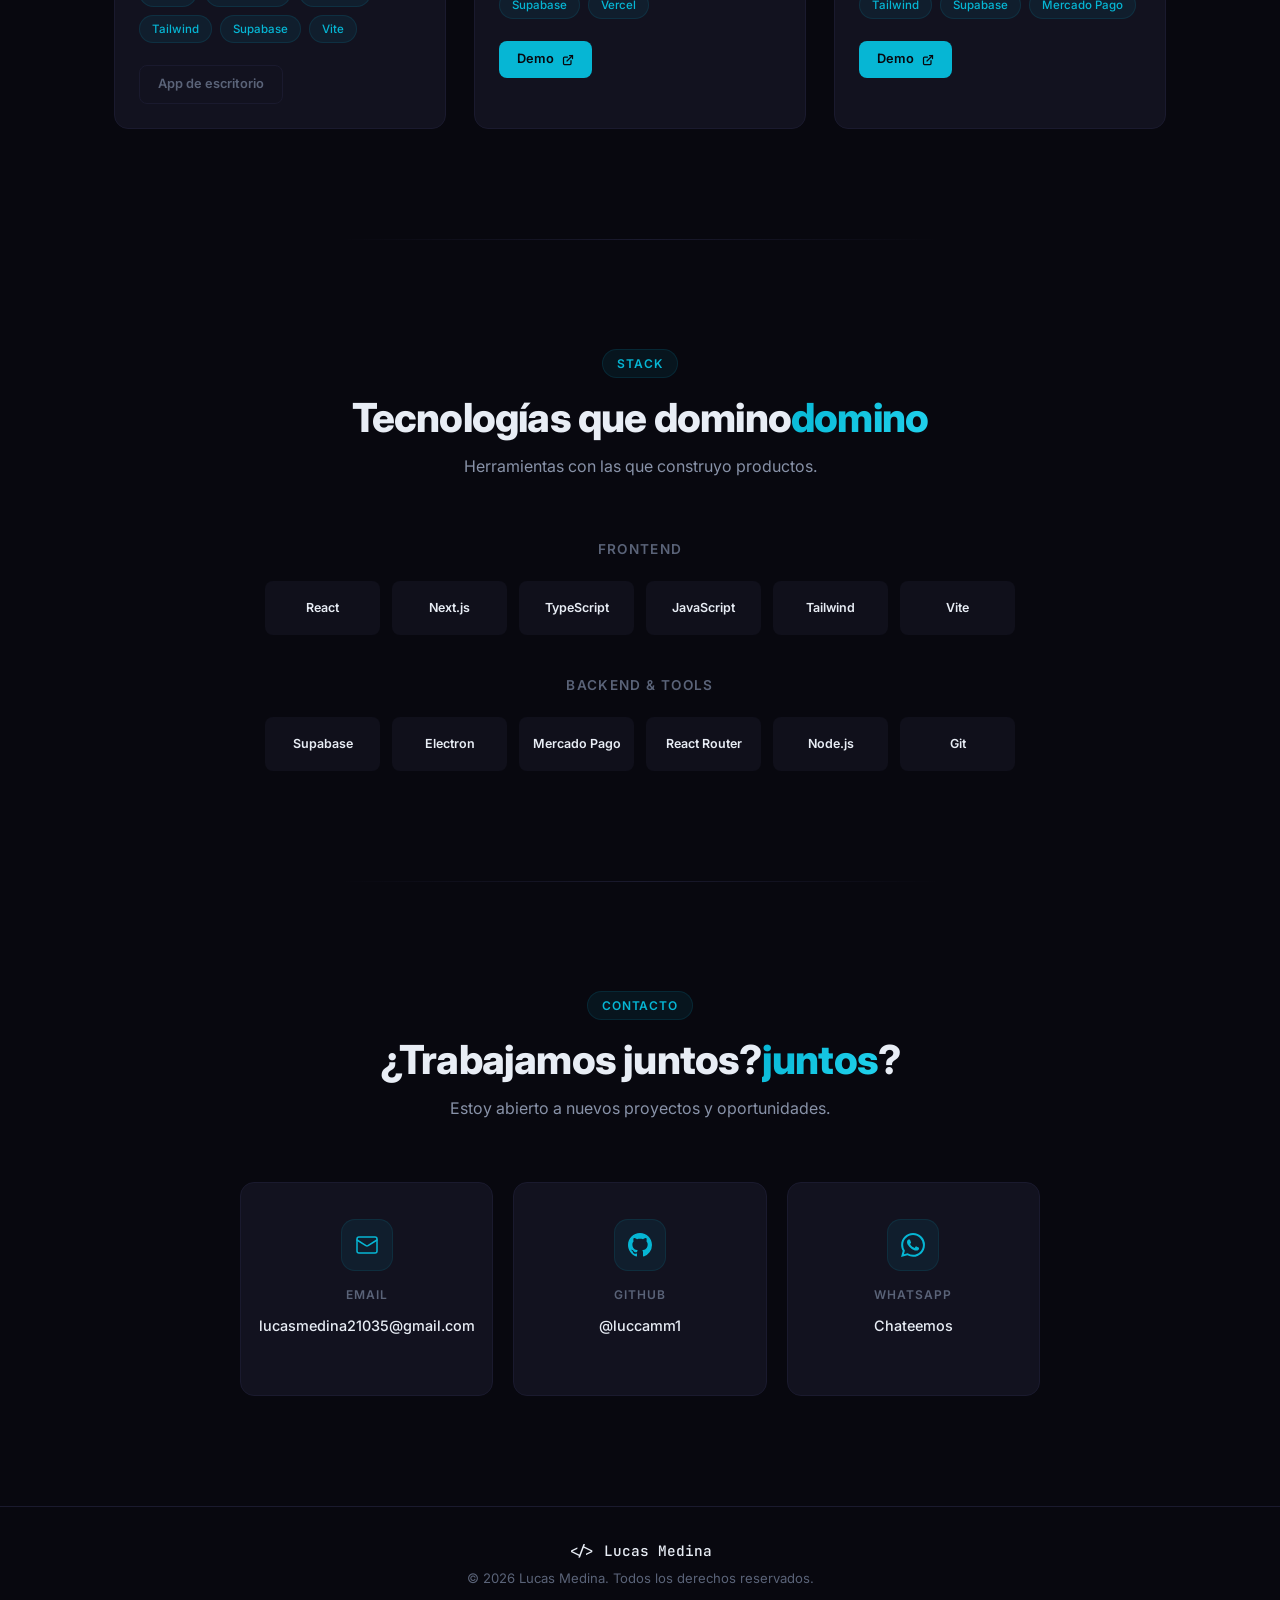
==== commit 72f04eb3: "Fix lang toggle positioning and nav-toggle translation" ====
--- a/index.html
+++ b/index.html
@@ -28,8 +28,8 @@
         <li><a href="#habilidades" class="nav-link" data-i18n="nav.skills">Habilidades</a></li>
         <li><a href="#contacto" class="nav-link" data-i18n="nav.contact">Contacto</a></li>
       </ul>
-      <button id="lang-toggle" class="lang-toggle" aria-label="Switch to English">EN</button>
-    </div>
+    </div>
+    <button id="lang-toggle" class="lang-toggle" aria-label="Switch to English">EN</button>
   </nav>
 
   <header id="inicio" class="hero">
--- a/css/styles.css
+++ b/css/styles.css
@@ -195,6 +195,10 @@
 }
 
 .lang-toggle {
+  position: absolute;
+  right: 16px;
+  top: 50%;
+  transform: translateY(-50%);
   display: inline-flex;
   align-items: center;
   justify-content: center;
@@ -209,12 +213,13 @@
   transition: all var(--transition);
   letter-spacing: 0.05em;
   font-family: var(--font);
+  z-index: 1001;
 }
 
 .lang-toggle:hover {
   background: rgba(6, 182, 212, 0.15);
   border-color: rgba(6, 182, 212, 0.3);
-  transform: translateY(-1px);
+  transform: translateY(-50%) scale(1.05);
 }
 
 /* --- Hero --- */
@@ -911,6 +916,10 @@
     display: flex;
   }
 
+  .lang-toggle {
+    right: 60px;
+  }
+
   .navbar {
     top: 8px;
     width: calc(100% - 20px);
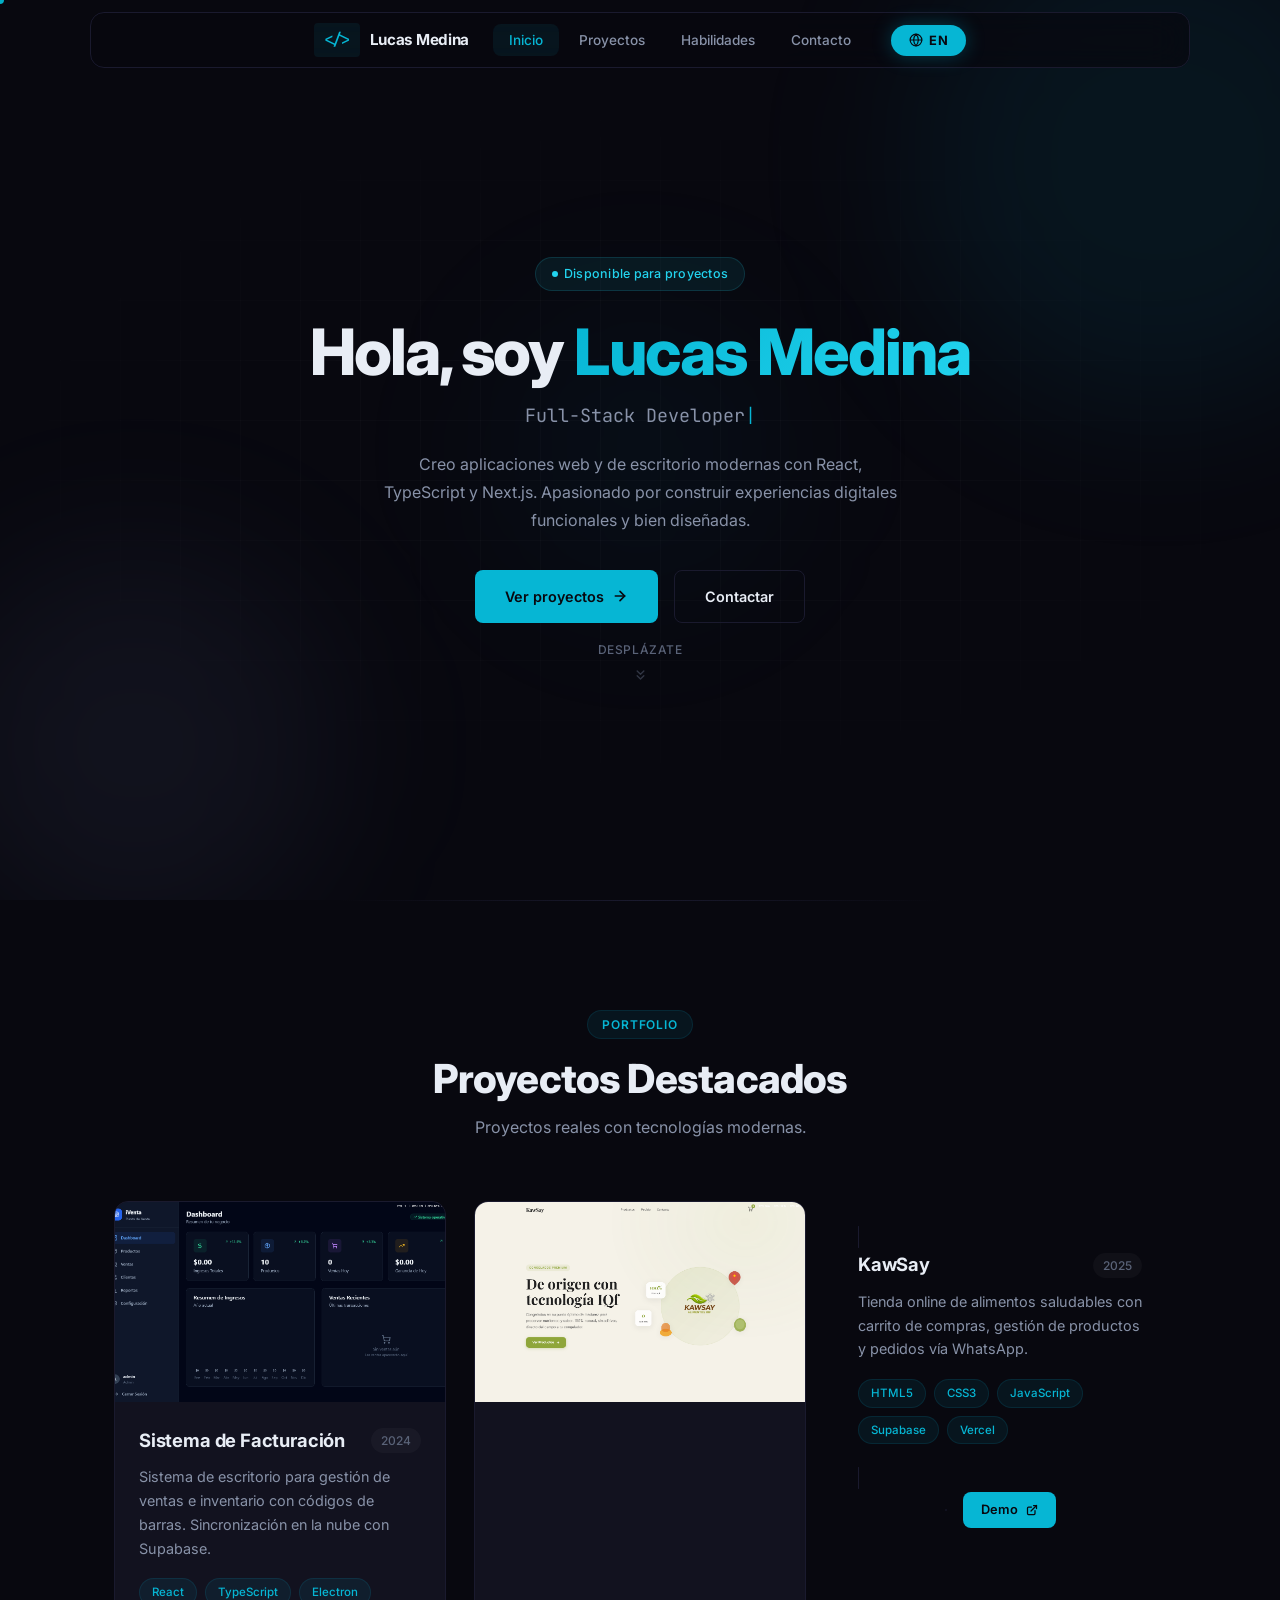
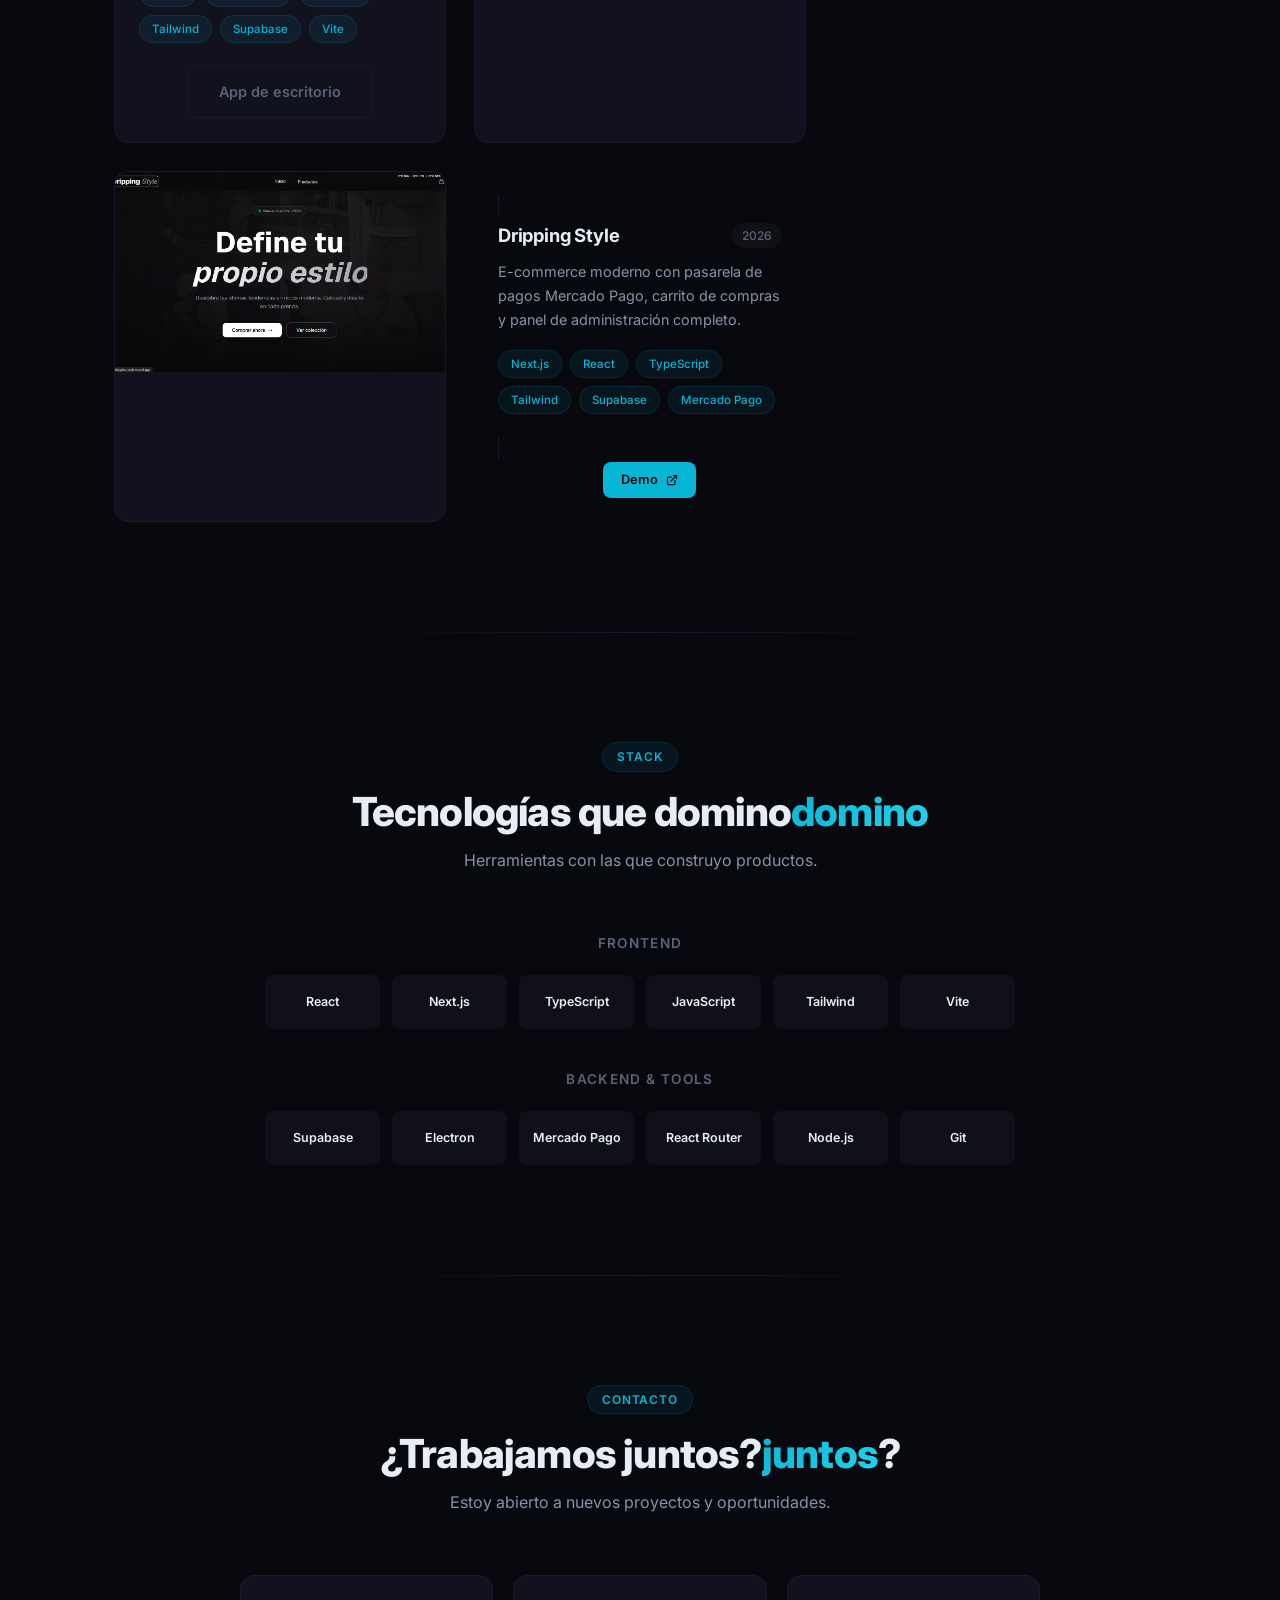
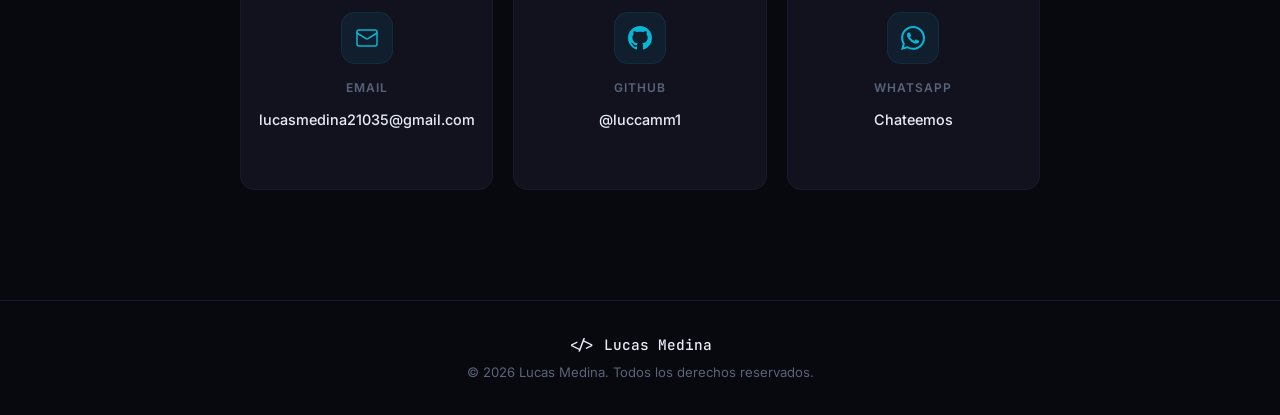
==== commit 1c3da4ef: "Add individual project detail pages" ====
--- a/index.html
+++ b/index.html
@@ -28,8 +28,8 @@
         <li><a href="#habilidades" class="nav-link" data-i18n="nav.skills">Habilidades</a></li>
         <li><a href="#contacto" class="nav-link" data-i18n="nav.contact">Contacto</a></li>
       </ul>
-    </div>
-    <button id="lang-toggle" class="lang-toggle" aria-label="Switch to English">EN</button>
+      <button id="lang-toggle" class="lang-toggle" aria-label="Switch to English">EN</button>
+    </div>
   </nav>
 
   <header id="inicio" class="hero">
@@ -77,7 +77,7 @@
         <p class="section-desc" data-i18n="projects.desc">Proyectos reales con tecnologías modernas.</p>
       </div>
       <div class="projects-grid">
-        <article class="project-card">
+        <a href="project.html?p=facturacion" class="project-card">
           <div class="project-image">
             <img src="assets/sistema-facturacion.png" alt="Sistema de Facturación">
           </div>
@@ -101,9 +101,9 @@
               <span class="btn btn-sm btn-disabled" data-i18n="projects.desktop">App de escritorio</span>
             </div>
           </div>
-        </article>
-
-        <article class="project-card">
+        </a>
+
+        <a href="project.html?p=kawsay" class="project-card">
           <div class="project-image">
             <img src="assets/kawsay.png" alt="KawSay">
           </div>
@@ -131,9 +131,9 @@
               </a>
             </div>
           </div>
-        </article>
-
-        <article class="project-card">
+        </a>
+
+        <a href="project.html?p=dripping" class="project-card">
           <div class="project-image">
             <img src="assets/dripping-style.png" alt="Dripping Style">
           </div>
@@ -162,7 +162,7 @@
               </a>
             </div>
           </div>
-        </article>
+        </a>
       </div>
     </div>
   </section>
--- a/css/styles.css
+++ b/css/styles.css
@@ -110,9 +110,10 @@
 .nav-container {
   display: flex;
   align-items: center;
-  justify-content: space-between;
+  justify-content: center;
   height: 100%;
   padding: 0 20px;
+  gap: 24px;
 }
 
 .nav-logo {
@@ -195,31 +196,39 @@
 }
 
 .lang-toggle {
-  position: absolute;
-  right: 16px;
-  top: 50%;
-  transform: translateY(-50%);
   display: inline-flex;
   align-items: center;
   justify-content: center;
-  padding: 6px 14px;
-  background: var(--accent-dim);
-  border: 1px solid rgba(6, 182, 212, 0.15);
+  gap: 6px;
+  padding: 8px 18px;
+  background: var(--accent);
+  border: none;
   border-radius: var(--radius-full);
-  font-size: 0.72rem;
+  font-size: 0.8rem;
   font-weight: 700;
-  color: var(--accent);
+  color: #08080f;
   cursor: pointer;
   transition: all var(--transition);
   letter-spacing: 0.05em;
   font-family: var(--font);
-  z-index: 1001;
+  box-shadow: 0 0 20px rgba(6, 182, 212, 0.3);
+  position: static;
+}
+
+.lang-toggle::before {
+  content: '';
+  display: inline-block;
+  width: 14px;
+  height: 14px;
+  background: currentColor;
+  -webkit-mask: url("data:image/svg+xml,%3Csvg xmlns='http://www.w3.org/2000/svg' viewBox='0 0 24 24' fill='none' stroke='black' stroke-width='2' stroke-linecap='round' stroke-linejoin='round'%3E%3Ccircle cx='12' cy='12' r='10'/%3E%3Cpath d='M2 12h20'/%3E%3Cpath d='M12 2a15.3 15.3 0 0 1 4 10 15.3 15.3 0 0 1-4 10 15.3 15.3 0 0 1-4-10 15.3 15.3 0 0 1 4-10z'/%3E%3C/svg%3E") center/contain no-repeat;
+  mask: url("data:image/svg+xml,%3Csvg xmlns='http://www.w3.org/2000/svg' viewBox='0 0 24 24' fill='none' stroke='black' stroke-width='2' stroke-linecap='round' stroke-linejoin='round'%3E%3Ccircle cx='12' cy='12' r='10'/%3E%3Cpath d='M2 12h20'/%3E%3Cpath d='M12 2a15.3 15.3 0 0 1 4 10 15.3 15.3 0 0 1-4 10 15.3 15.3 0 0 1-4-10 15.3 15.3 0 0 1 4-10z'/%3E%3C/svg%3E") center/contain no-repeat;
 }
 
 .lang-toggle:hover {
-  background: rgba(6, 182, 212, 0.15);
-  border-color: rgba(6, 182, 212, 0.3);
-  transform: translateY(-50%) scale(1.05);
+  background: #22d3ee;
+  box-shadow: 0 0 30px rgba(6, 182, 212, 0.5);
+  transform: scale(1.05);
 }
 
 /* --- Hero --- */
@@ -856,6 +865,232 @@
   font-weight: 500;
 }
 
+/* --- Project Detail Page --- */
+.project-hero {
+  padding-top: 120px;
+  padding-bottom: 60px;
+}
+
+.back-link {
+  display: inline-flex;
+  align-items: center;
+  gap: 8px;
+  color: var(--text-secondary);
+  font-size: 0.85rem;
+  font-weight: 500;
+  margin-bottom: 40px;
+  transition: color var(--transition);
+}
+
+.back-link:hover {
+  color: var(--accent);
+}
+
+.project-hero .container {
+  display: grid;
+  grid-template-columns: 1fr 1fr;
+  gap: 60px;
+  align-items: center;
+}
+
+.project-hero-meta {
+  display: flex;
+  align-items: center;
+  gap: 12px;
+  margin-bottom: 16px;
+}
+
+.project-hero-tag {
+  display: inline-block;
+  padding: 4px 14px;
+  background: var(--accent-dim);
+  border: 1px solid rgba(6, 182, 212, 0.12);
+  border-radius: var(--radius-full);
+  font-size: 0.75rem;
+  font-weight: 600;
+  color: var(--accent);
+  text-transform: uppercase;
+  letter-spacing: 0.08em;
+}
+
+.project-hero-title {
+  font-size: clamp(2rem, 5vw, 3.5rem);
+  font-weight: 800;
+  letter-spacing: -0.02em;
+  margin-bottom: 16px;
+  line-height: 1.1;
+}
+
+.project-hero-desc {
+  color: var(--text-secondary);
+  font-size: 1.05rem;
+  line-height: 1.7;
+  max-width: 480px;
+}
+
+.project-hero-image {
+  border-radius: var(--radius);
+  overflow: hidden;
+  border: 1px solid var(--border);
+  box-shadow: var(--shadow-card);
+}
+
+.project-hero-image img {
+  width: 100%;
+  height: 320px;
+  object-fit: cover;
+  display: block;
+}
+
+.project-detail-section {
+  padding: 80px 0;
+}
+
+.project-detail-grid {
+  display: grid;
+  grid-template-columns: repeat(auto-fit, minmax(280px, 1fr));
+  gap: 24px;
+}
+
+.project-step {
+  background: var(--bg-card);
+  border: 1px solid var(--border);
+  border-radius: var(--radius);
+  padding: 28px;
+  transition: all var(--transition);
+}
+
+.project-step:hover {
+  border-color: var(--accent);
+  transform: translateY(-4px);
+  box-shadow: 0 12px 40px rgba(6, 182, 212, 0.08);
+}
+
+.project-step-number {
+  font-family: var(--font-mono);
+  font-size: 0.85rem;
+  font-weight: 700;
+  color: var(--accent);
+  margin-bottom: 12px;
+}
+
+.project-step-title {
+  font-size: 1rem;
+  font-weight: 700;
+  margin-bottom: 8px;
+}
+
+.project-step-desc {
+  color: var(--text-secondary);
+  font-size: 0.88rem;
+  line-height: 1.6;
+}
+
+.tech-detail-grid {
+  display: grid;
+  grid-template-columns: repeat(auto-fit, minmax(220px, 1fr));
+  gap: 20px;
+}
+
+.tech-detail-card {
+  background: var(--bg-card);
+  border: 1px solid var(--border);
+  border-radius: var(--radius);
+  padding: 24px;
+  transition: all var(--transition);
+}
+
+.tech-detail-card:hover {
+  border-color: var(--accent);
+  transform: translateY(-3px);
+}
+
+.tech-detail-name {
+  font-size: 0.95rem;
+  font-weight: 700;
+  color: var(--accent);
+  margin-bottom: 8px;
+}
+
+.tech-detail-desc {
+  color: var(--text-secondary);
+  font-size: 0.85rem;
+  line-height: 1.55;
+}
+
+.challenge-grid {
+  display: grid;
+  grid-template-columns: repeat(auto-fit, minmax(320px, 1fr));
+  gap: 24px;
+}
+
+.challenge-card {
+  background: var(--bg-card);
+  border: 1px solid var(--border);
+  border-left: 3px solid var(--accent);
+  border-radius: var(--radius);
+  padding: 28px;
+}
+
+.challenge-title {
+  font-size: 1rem;
+  font-weight: 700;
+  margin-bottom: 10px;
+}
+
+.challenge-desc {
+  color: var(--text-secondary);
+  font-size: 0.9rem;
+  line-height: 1.65;
+}
+
+.project-links-section {
+  padding: 60px 0 100px;
+}
+
+.project-links {
+  display: flex;
+  justify-content: center;
+  gap: 16px;
+  flex-wrap: wrap;
+}
+
+.project-links .btn-disabled {
+  display: inline-flex;
+  align-items: center;
+  gap: 8px;
+  padding: 14px 30px;
+  border-radius: var(--radius-sm);
+  font-weight: 600;
+  font-size: 0.9rem;
+  font-family: var(--font);
+  cursor: default;
+  pointer-events: none;
+}
+
+@media (max-width: 768px) {
+  .project-hero .container {
+    grid-template-columns: 1fr;
+    gap: 40px;
+  }
+
+  .project-hero-image img {
+    height: 220px;
+  }
+
+  .project-detail-grid {
+    grid-template-columns: 1fr;
+  }
+
+  .tech-detail-grid {
+    grid-template-columns: 1fr;
+  }
+
+  .challenge-grid {
+    grid-template-columns: 1fr;
+  }
+}
+
 /* --- Scroll Reveal --- */
 .reveal {
   opacity: 0;
@@ -886,6 +1121,7 @@
     top: 68px;
     left: 12px;
     right: 12px;
+    margin-right: 0;
     background: rgba(8, 8, 15, 0.97);
     backdrop-filter: blur(20px);
     border: 1px solid var(--border);
@@ -917,7 +1153,14 @@
   }
 
   .lang-toggle {
-    right: 60px;
+    padding: 6px 14px;
+    font-size: 0.72rem;
+    gap: 4px;
+  }
+
+  .lang-toggle::before {
+    width: 12px;
+    height: 12px;
   }
 
   .navbar {
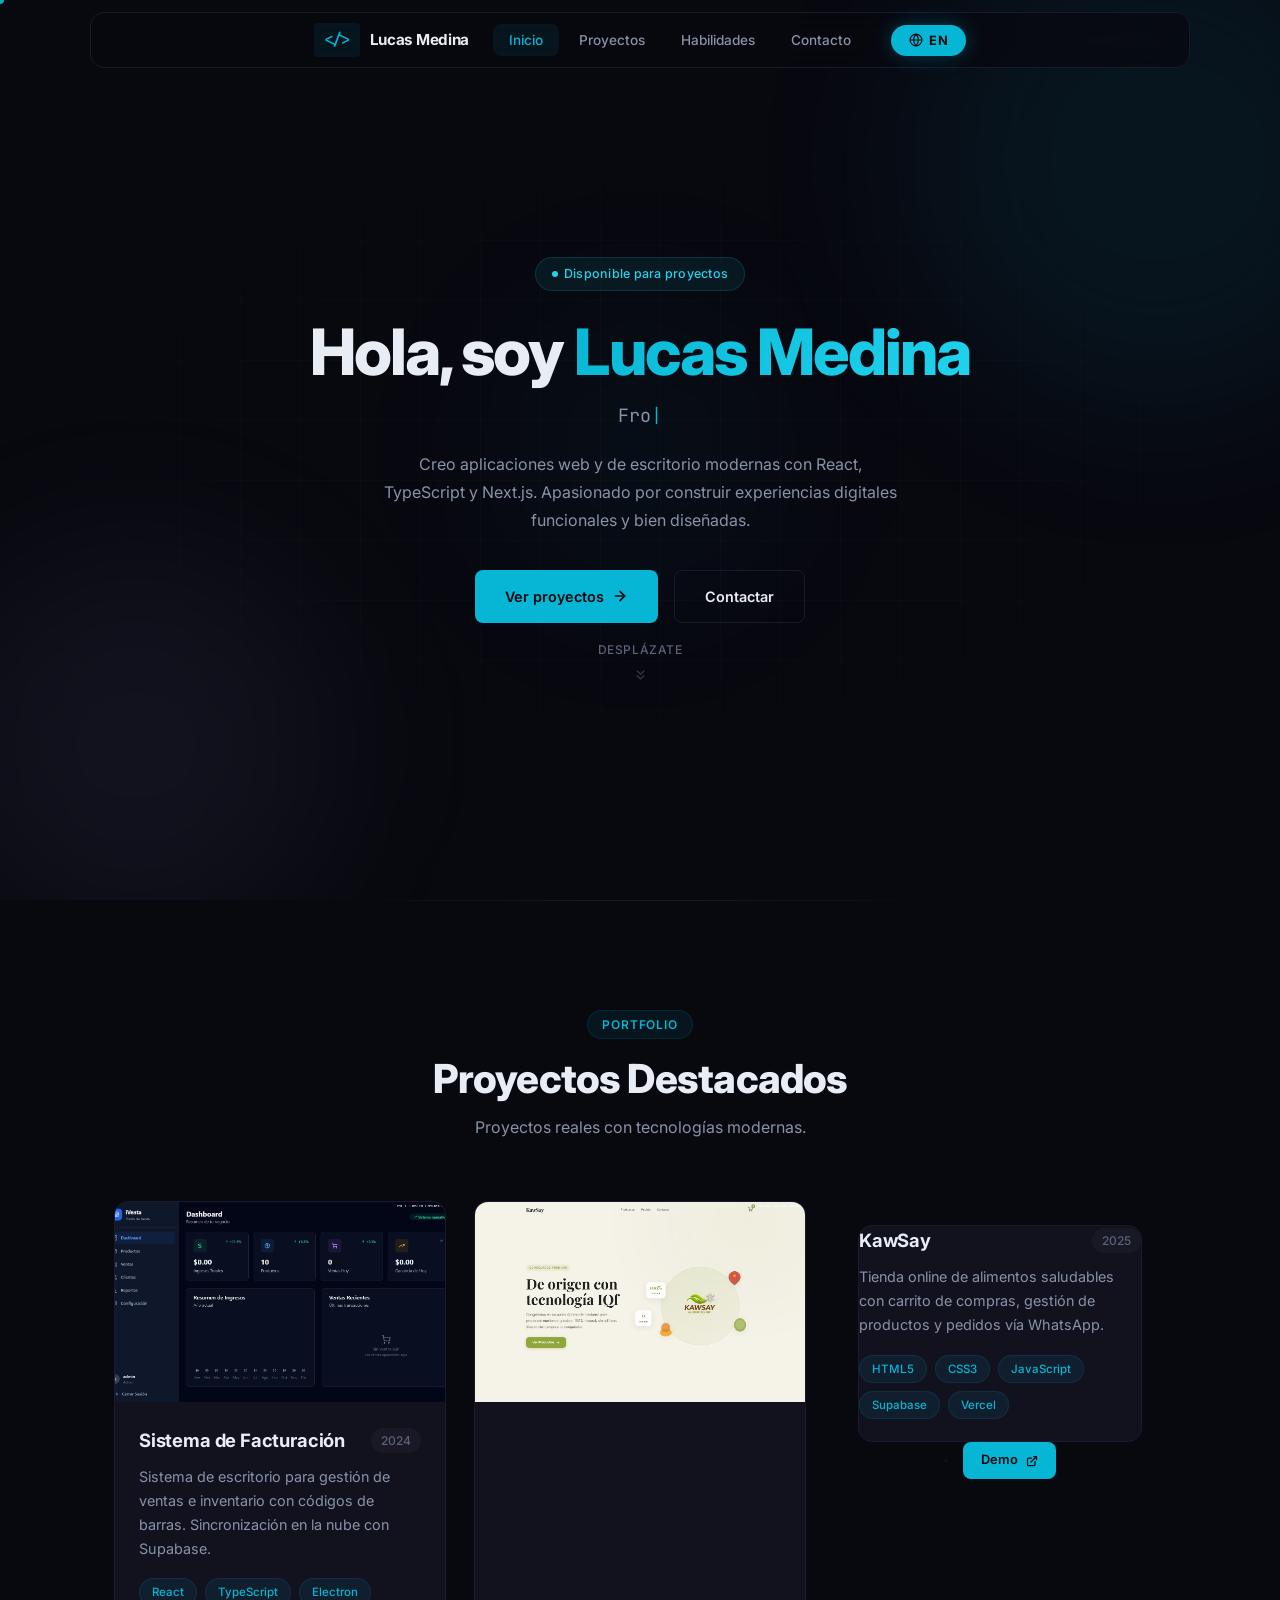
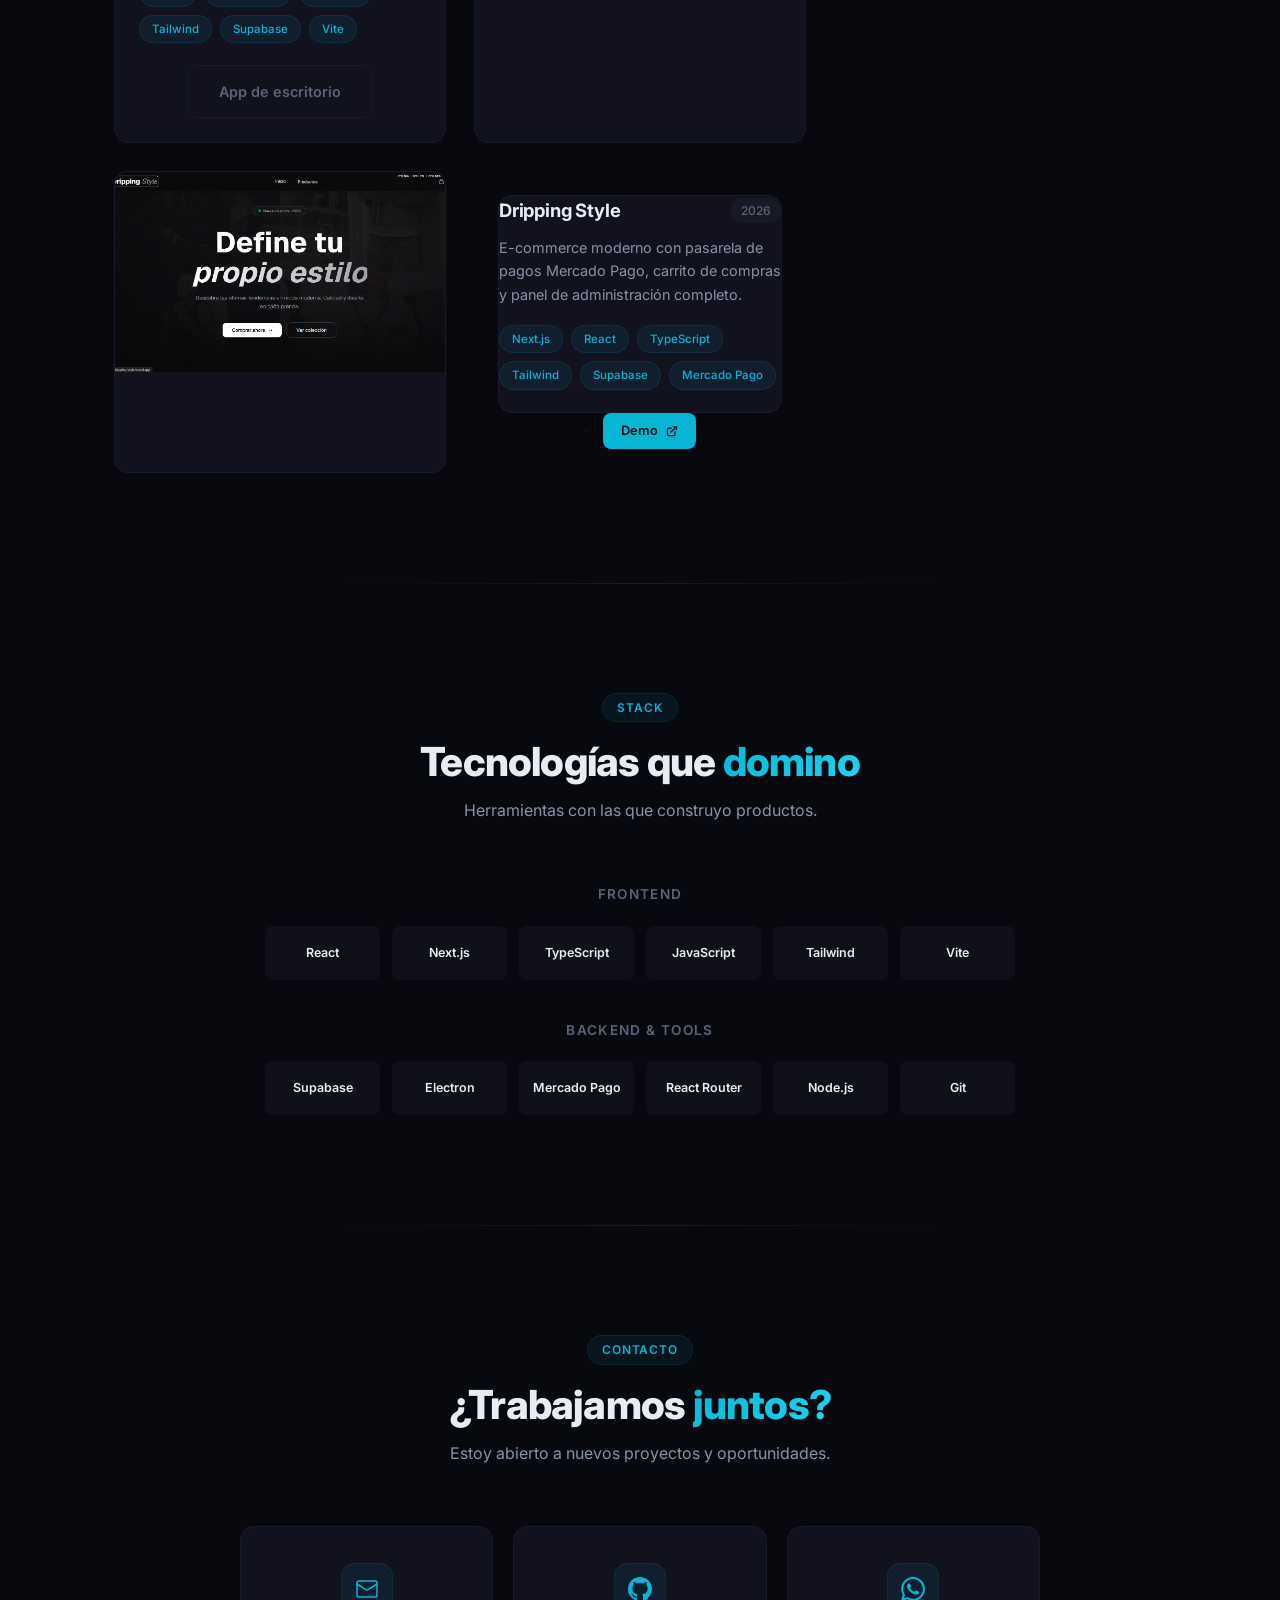
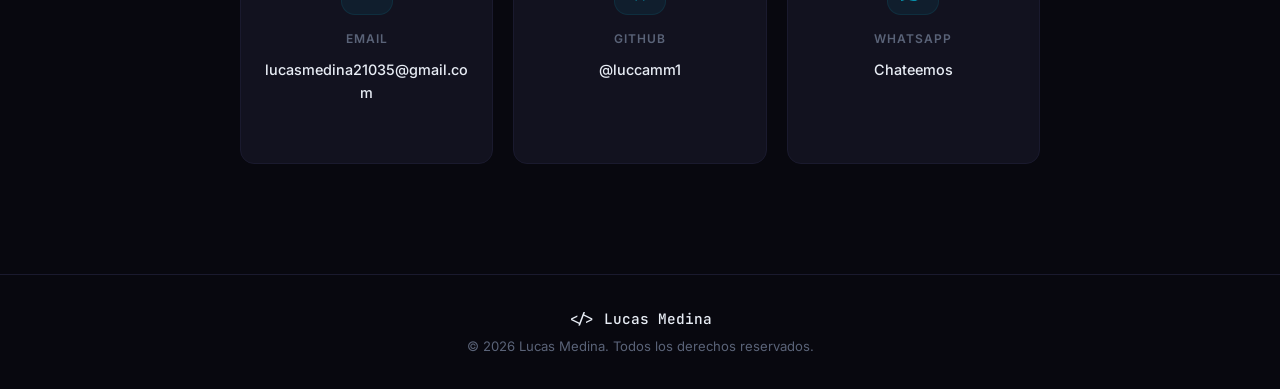
==== commit 0176f701: "Fix duplicate gradient words and card text overflow" ====
--- a/index.html
+++ b/index.html
@@ -171,7 +171,7 @@
     <div class="container">
       <div class="section-header">
         <span class="section-tag" data-i18n="skills.tag">Stack</span>
-        <h2 class="section-title" data-i18n="skills.title">Tecnologías que <span class="gradient-text">domino</span></h2>
+        <h2 class="section-title" data-i18n="skills.title">Tecnologías que <span class="gradient-text" data-i18n-gradient="domino">domino</span></h2>
         <p class="section-desc" data-i18n="skills.desc">Herramientas con las que construyo productos.</p>
       </div>
       <div class="skills-categories">
@@ -205,7 +205,7 @@
     <div class="container">
       <div class="section-header">
         <span class="section-tag" data-i18n="contact.tag">Contacto</span>
-        <h2 class="section-title" data-i18n="contact.title">¿Trabajamos <span class="gradient-text">juntos</span>?</h2>
+        <h2 class="section-title" data-i18n="contact.title">¿Trabajamos <span class="gradient-text" data-i18n-gradient="juntos?">juntos?</span></h2>
         <p class="section-desc" data-i18n="contact.desc">Estoy abierto a nuevos proyectos y oportunidades.</p>
       </div>
       <div class="contact-grid">
--- a/css/styles.css
+++ b/css/styles.css
@@ -538,12 +538,15 @@
 }
 
 .project-card {
+  display: block;
   background: var(--bg-card);
   border: 1px solid var(--border);
   border-radius: var(--radius);
   overflow: hidden;
   transition: all 0.4s cubic-bezier(0.4, 0, 0.2, 1);
   position: relative;
+  overflow-wrap: break-word;
+  word-wrap: break-word;
 }
 
 .project-card::before {
@@ -600,6 +603,8 @@
 
 .project-body {
   padding: 24px;
+  overflow-wrap: break-word;
+  word-wrap: break-word;
 }
 
 .project-header {
@@ -613,6 +618,8 @@
   font-size: 1.15rem;
   font-weight: 700;
   letter-spacing: -0.01em;
+  overflow-wrap: break-word;
+  word-wrap: break-word;
 }
 
 .project-year {
@@ -629,6 +636,8 @@
   font-size: 0.9rem;
   line-height: 1.65;
   margin-bottom: 18px;
+  overflow-wrap: break-word;
+  word-wrap: break-word;
 }
 
 .project-tech {
@@ -821,12 +830,17 @@
   text-transform: uppercase;
   letter-spacing: 0.08em;
   margin-top: 4px;
+  overflow-wrap: break-word;
+  word-wrap: break-word;
 }
 
 .contact-value {
   font-size: 0.9rem;
   color: var(--text-primary);
   font-weight: 500;
+  overflow-wrap: break-word;
+  word-wrap: break-word;
+  word-break: break-all;
 }
 
 .contact-action {
@@ -836,6 +850,8 @@
   opacity: 0;
   transform: translateY(4px);
   transition: all 0.3s;
+  overflow-wrap: break-word;
+  word-wrap: break-word;
 }
 
 .contact-card:hover .contact-action {
@@ -958,6 +974,8 @@
   border-radius: var(--radius);
   padding: 28px;
   transition: all var(--transition);
+  overflow-wrap: break-word;
+  word-wrap: break-word;
 }
 
 .project-step:hover {
@@ -998,6 +1016,8 @@
   border-radius: var(--radius);
   padding: 24px;
   transition: all var(--transition);
+  overflow-wrap: break-word;
+  word-wrap: break-word;
 }
 
 .tech-detail-card:hover {
@@ -1030,6 +1050,8 @@
   border-left: 3px solid var(--accent);
   border-radius: var(--radius);
   padding: 28px;
+  overflow-wrap: break-word;
+  word-wrap: break-word;
 }
 
 .challenge-title {
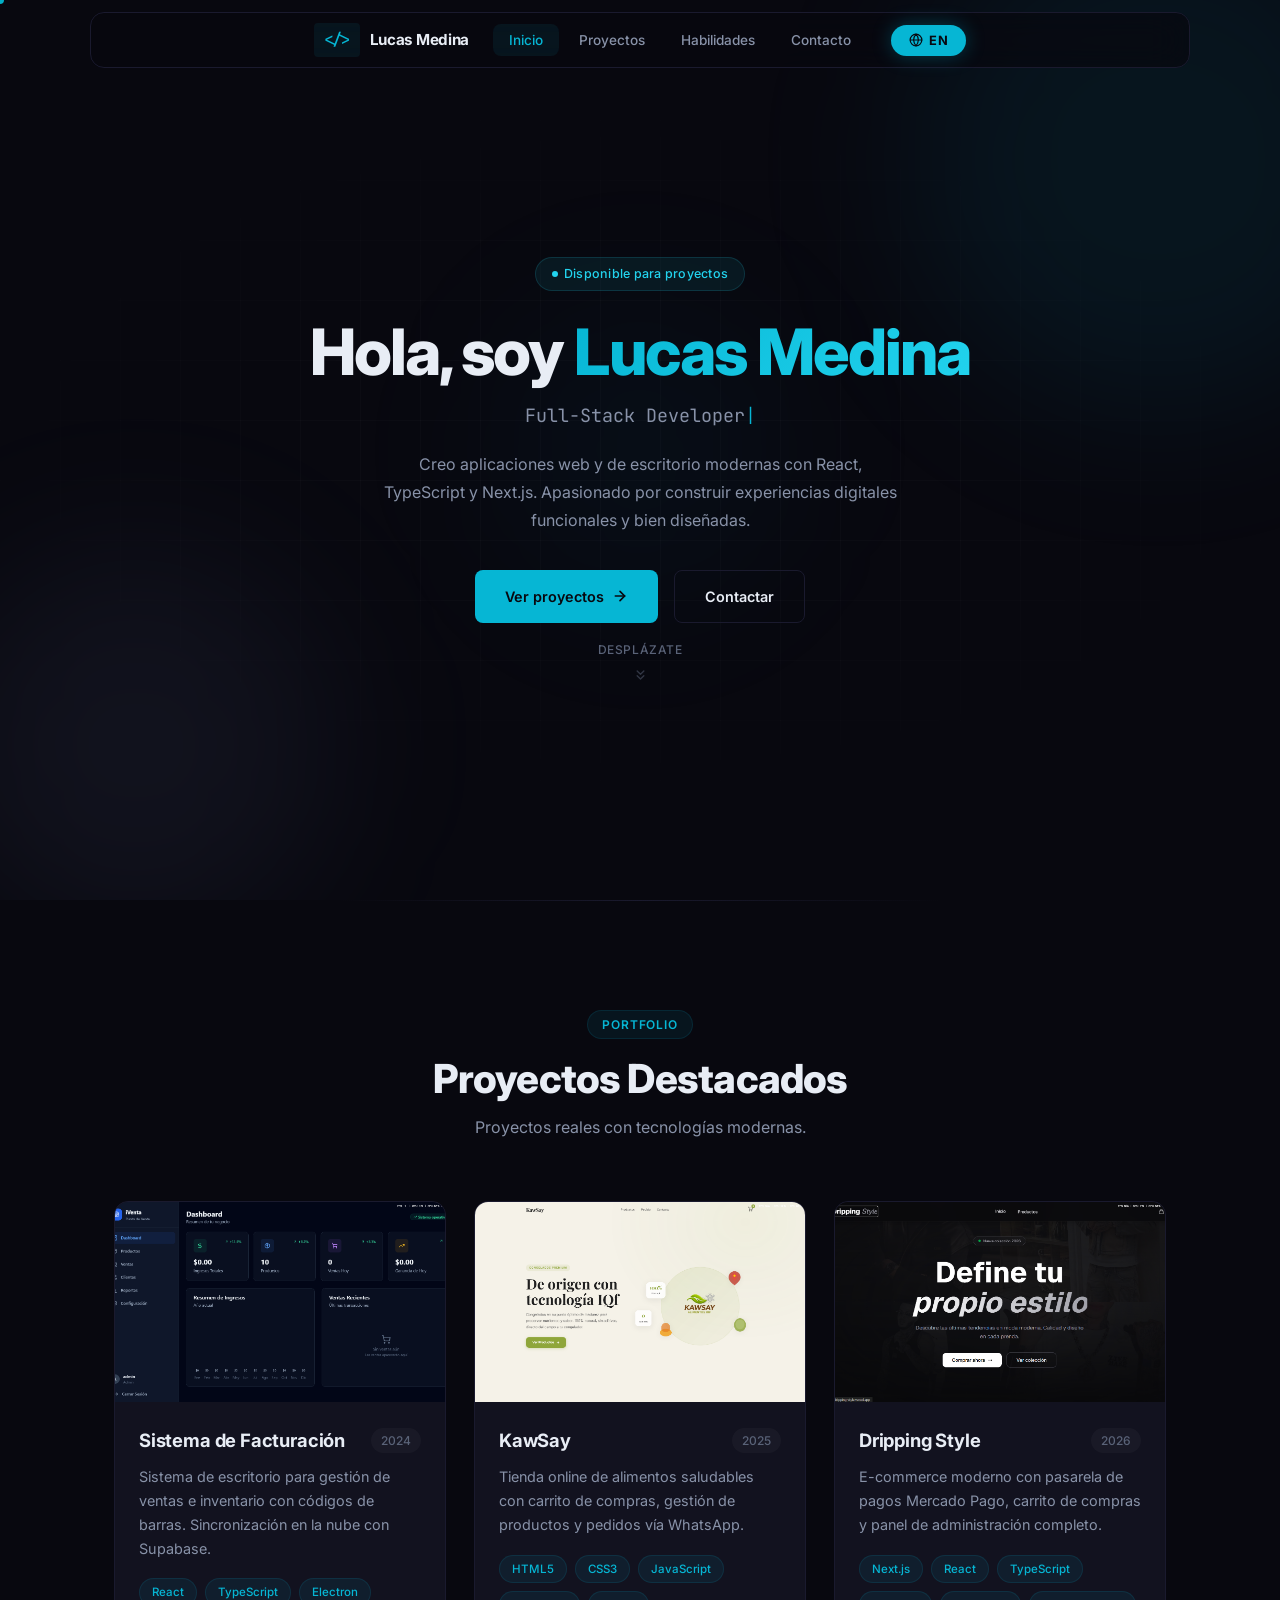
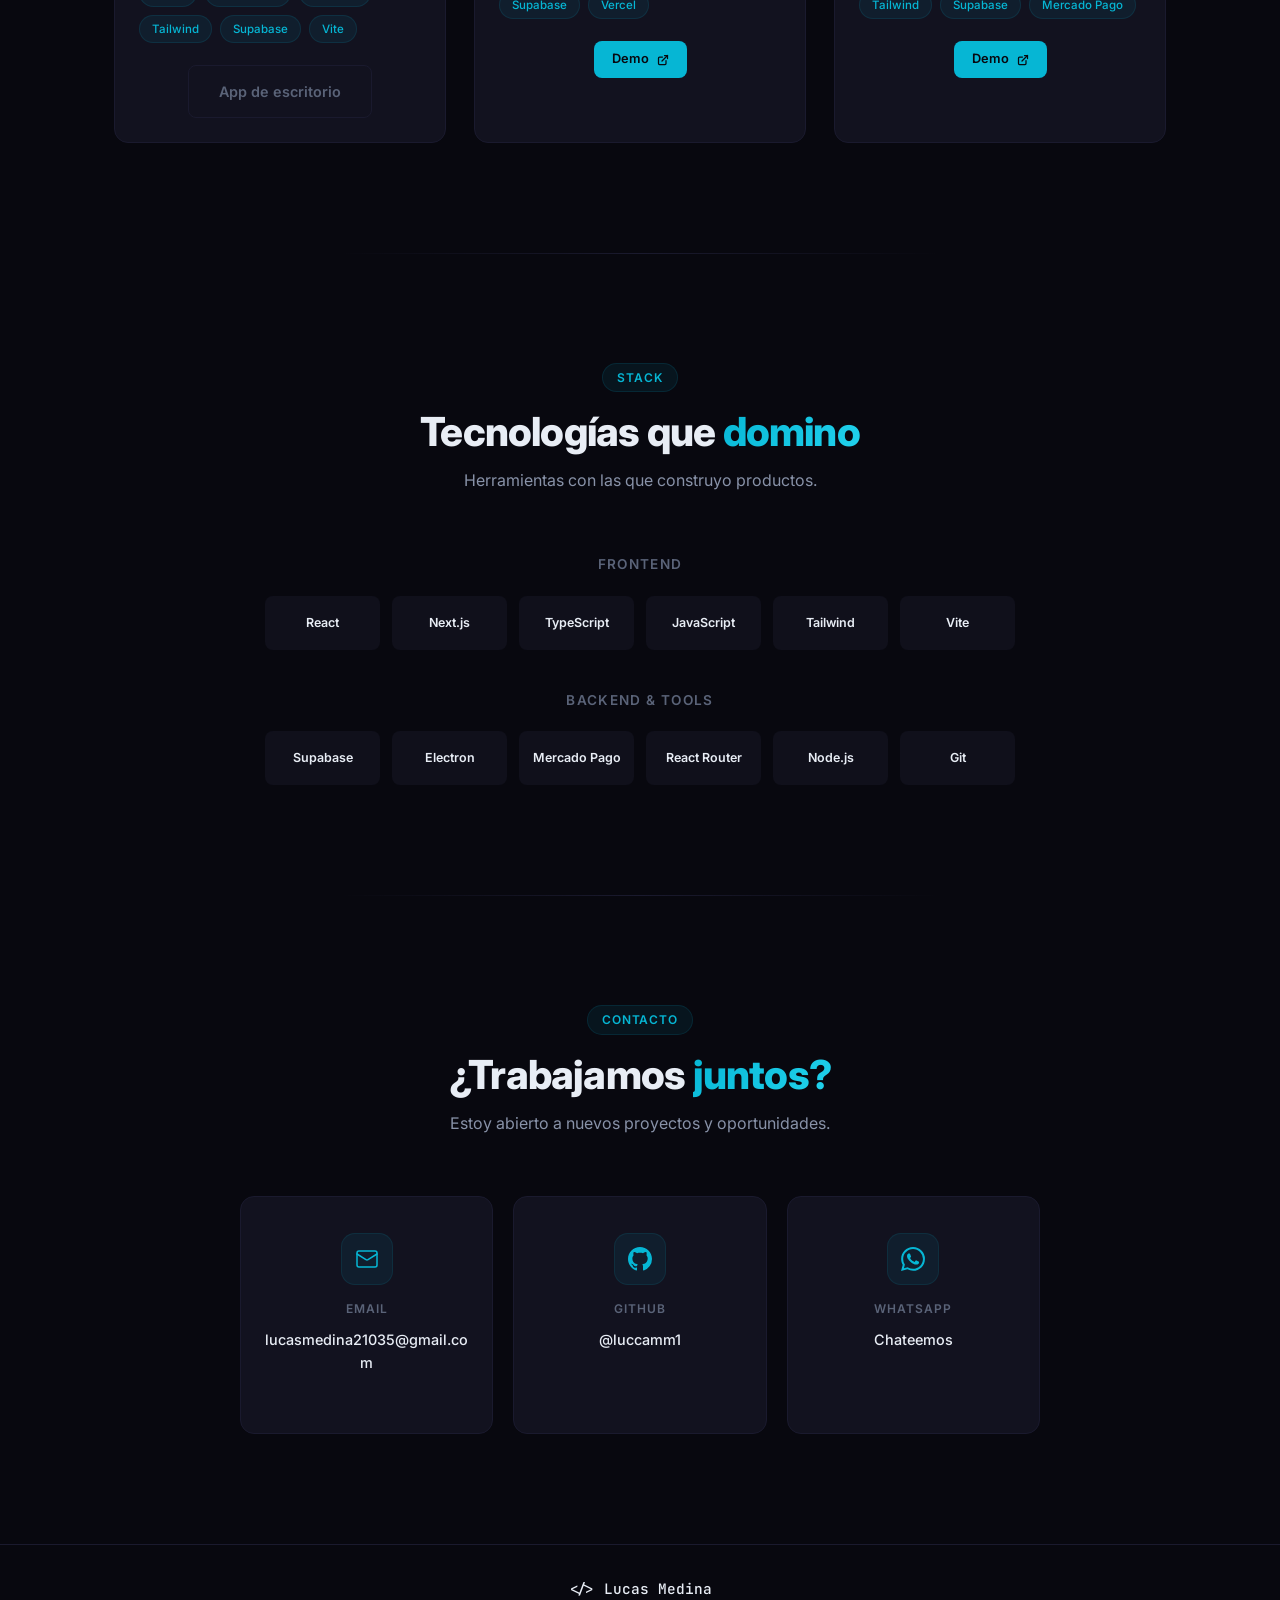
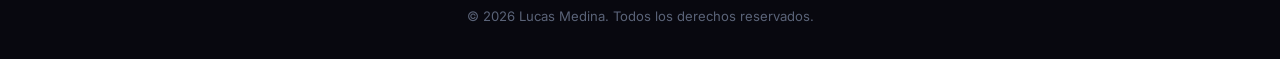
==== commit 0b8c8d51: "Fix project cards nested anchor layout issue" ====
--- a/index.html
+++ b/index.html
@@ -77,7 +77,7 @@
         <p class="section-desc" data-i18n="projects.desc">Proyectos reales con tecnologías modernas.</p>
       </div>
       <div class="projects-grid">
-        <a href="project.html?p=facturacion" class="project-card">
+        <div class="project-card" data-project="facturacion" tabindex="0" role="link" aria-label="Ver Sistema de Facturación">
           <div class="project-image">
             <img src="assets/sistema-facturacion.png" alt="Sistema de Facturación">
           </div>
@@ -101,9 +101,9 @@
               <span class="btn btn-sm btn-disabled" data-i18n="projects.desktop">App de escritorio</span>
             </div>
           </div>
-        </a>
-
-        <a href="project.html?p=kawsay" class="project-card">
+        </div>
+
+        <div class="project-card" data-project="kawsay" tabindex="0" role="link" aria-label="Ver KawSay">
           <div class="project-image">
             <img src="assets/kawsay.png" alt="KawSay">
           </div>
@@ -131,9 +131,9 @@
               </a>
             </div>
           </div>
-        </a>
-
-        <a href="project.html?p=dripping" class="project-card">
+        </div>
+
+        <div class="project-card" data-project="dripping" tabindex="0" role="link" aria-label="Ver Dripping Style">
           <div class="project-image">
             <img src="assets/dripping-style.png" alt="Dripping Style">
           </div>
@@ -162,7 +162,7 @@
               </a>
             </div>
           </div>
-        </a>
+        </div>
       </div>
     </div>
   </section>
--- a/css/styles.css
+++ b/css/styles.css
@@ -547,6 +547,7 @@
   position: relative;
   overflow-wrap: break-word;
   word-wrap: break-word;
+  cursor: pointer;
 }
 
 .project-card::before {
